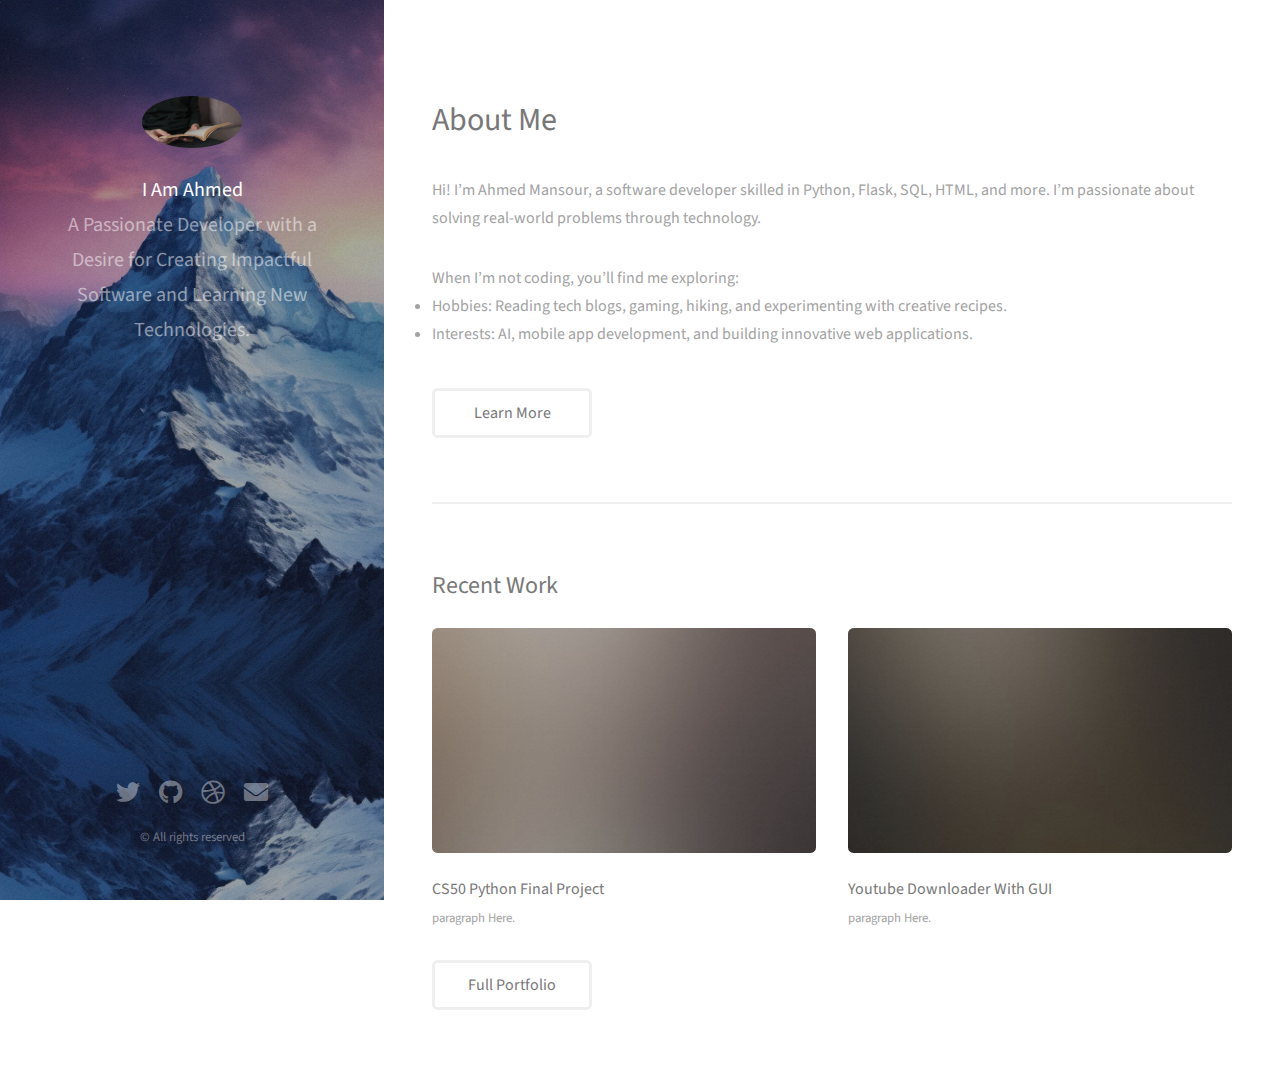
==== index.html @ a80e79b1 "Add files via upload" ====
<!DOCTYPE html>

<html lang="en">
    <head>
        <meta charset="utf-8" />
        <meta name="viewport" content="width=device-width, initial-scale=1, user-scalable=no" />
        <link rel="stylesheet" href="assets/css/main.css" />
        <title>Ahmed Mansour Portfolio </title>
    </head>
    <body class="is-preload">

        <!-- Header -->
            <header id="header" style="text-align: center">
                <div class="inner">
                    <a href="#" class="image avatar" ><img src="images/pn.png" alt="" /></a>
                    <h1 class="align-center"><strong>I Am Ahmed</strong></h1>
                    <h1 class="align-center">A Passionate Developer <br />
                        with a Desire for Creating Impactful Software and Learning New Technologies.<br /></h1>
                </div>
            </header>

        <!-- Main -->
            <div id="main">

                <!-- One -->
                    <section id="one">
                        <header class="major">
                            <h2>About Me</h2>
                        </header>
                        <p>Hi! I’m Ahmed Mansour, a software developer skilled in Python, Flask, SQL, HTML, and more. I’m passionate about solving real-world problems through technology.</p>
                        <div class="alt" style="padding-bottom: 40px;">
                            When I’m not coding, you’ll find me exploring:
                            <li>Hobbies: Reading tech blogs, gaming, hiking, and experimenting with creative recipes.</li>
                            <li>Interests: AI, mobile app development, and building innovative web applications.</li>
                        </div>
                        <ul class="actions">
                            <li><a href="https://linkedin.com/in/ahmed-mansour-900624171" class="button">Learn More</a></li>
                        </ul>
                    </section>

				<!-- Two -->
					<section id="two">
						<h2>Recent Work</h2>
						<div class="row">
							<article class="col-6 col-12-xsmall work-item">
								<a href="images/fulls/01.jpg" class="image fit thumb"><img src="images/thumbs/01.jpg" alt="" /></a>
								<h3>CS50 Python Final Project</h3>
								<p>paragraph Here.</p>
							</article>
							<article class="col-6 col-12-xsmall work-item">
								<a href="images/fulls/02.jpg" class="image fit thumb"><img src="images/thumbs/02.jpg" alt="" /></a>
								<h3>Youtube Downloader With GUI</h3>
								<p>paragraph Here.</p>
							</article>
							<!-- <article class="col-6 col-12-xsmall work-item">
								<a href="images/fulls/03.jpg" class="image fit thumb"><img src="images/thumbs/03.jpg" alt="" /></a>
								<h3>Tortor metus commodo</h3>
								<p>Lorem ipsum dolor sit amet nisl sed nullam feugiat.</p>
							</article>
							<article class="col-6 col-12-xsmall work-item">
								<a href="images/fulls/04.jpg" class="image fit thumb"><img src="images/thumbs/04.jpg" alt="" /></a>
								<h3>Quam neque phasellus</h3>
								<p>Lorem ipsum dolor sit amet nisl sed nullam feugiat.</p>
							</article>
							<article class="col-6 col-12-xsmall work-item">
								<a href="images/fulls/05.jpg" class="image fit thumb"><img src="images/thumbs/05.jpg" alt="" /></a>
								<h3>Nunc enim commodo aliquet</h3>
								<p>Lorem ipsum dolor sit amet nisl sed nullam feugiat.</p>
							</article>
							<article class="col-6 col-12-xsmall work-item">
								<a href="images/fulls/06.jpg" class="image fit thumb"><img src="images/thumbs/06.jpg" alt="" /></a>
								<h3>Risus ornare lacinia</h3>
								<p>Lorem ipsum dolor sit amet nisl sed nullam feugiat.</p>
							</article> -->
						</div>
						<ul class="actions">
							<li><a href="#" class="button">Full Portfolio</a></li>
						</ul>
					</section>

				<!-- Three -->
					<!-- <section id="three">
						<h2>Get In Touch</h2>
						<p>Accumsan pellentesque commodo blandit enim arcu non at amet id arcu magna. Accumsan orci faucibus id eu lorem semper nunc nisi lorem vulputate lorem neque lorem ipsum dolor.</p>
						<div class="row">
							<div class="col-8 col-12-small">
								<form method="post" action="#">
									<div class="row gtr-uniform gtr-50">
										<div class="col-6 col-12-xsmall"><input type="text" name="name" id="name" placeholder="Name" /></div>
										<div class="col-6 col-12-xsmall"><input type="email" name="email" id="email" placeholder="Email" /></div>
										<div class="col-12"><textarea name="message" id="message" placeholder="Message" rows="4"></textarea></div>
									</div>
								</form>
								<ul class="actions">
									<li><input type="submit" value="Send Message" /></li>
								</ul>
							</div>
							<div class="col-4 col-12-small">
								<ul class="labeled-icons">
									<li>
										<h3 class="icon solid fa-home"><span class="label">Address</span></h3>
										1234 Somewhere Rd.<br />
										Nashville, TN 00000<br />
										United States
									</li>
									<li>
										<h3 class="icon solid fa-mobile-alt"><span class="label">Phone</span></h3>
										000-000-0000
									</li>
									<li>
										<h3 class="icon solid fa-envelope"><span class="label">Email</span></h3>
										<a href="#">hello@untitled.tld</a>
									</li>
								</ul>
							</div>
						</div>
					</section> -->

				<!-- Four -->
				<!--
					<section id="four">
						<h2>Elements</h2>

						<section>
							<h4>Text</h4>
							<p>This is <b>bold</b> and this is <strong>strong</strong>. This is <i>italic</i> and this is <em>emphasized</em>.
							This is <sup>superscript</sup> text and this is <sub>subscript</sub> text.
							This is <u>underlined</u> and this is code: <code>for (;;) { ... }</code>. Finally, <a href="#">this is a link</a>.</p>
							<hr />
							<header>
								<h4>Heading with a Subtitle</h4>
								<p>Lorem ipsum dolor sit amet nullam id egestas urna aliquam</p>
							</header>
							<p>Nunc lacinia ante nunc ac lobortis. Interdum adipiscing gravida odio porttitor sem non mi integer non faucibus ornare mi ut ante amet placerat aliquet. Volutpat eu sed ante lacinia sapien lorem accumsan varius montes viverra nibh in adipiscing blandit tempus accumsan.</p>
							<header>
								<h5>Heading with a Subtitle</h5>
								<p>Lorem ipsum dolor sit amet nullam id egestas urna aliquam</p>
							</header>
							<p>Nunc lacinia ante nunc ac lobortis. Interdum adipiscing gravida odio porttitor sem non mi integer non faucibus ornare mi ut ante amet placerat aliquet. Volutpat eu sed ante lacinia sapien lorem accumsan varius montes viverra nibh in adipiscing blandit tempus accumsan.</p>
							<hr />
							<h2>Heading Level 2</h2>
							<h3>Heading Level 3</h3>
							<h4>Heading Level 4</h4>
							<h5>Heading Level 5</h5>
							<h6>Heading Level 6</h6>
							<hr />
							<h5>Blockquote</h5>
							<blockquote>Fringilla nisl. Donec accumsan interdum nisi, quis tincidunt felis sagittis eget tempus euismod. Vestibulum ante ipsum primis in faucibus vestibulum. Blandit adipiscing eu felis iaculis volutpat ac adipiscing accumsan faucibus. Vestibulum ante ipsum primis in faucibus lorem ipsum dolor sit amet nullam adipiscing eu felis.</blockquote>
							<h5>Preformatted</h5>
							<pre><code>i = 0;

while (!deck.isInOrder()) {
print 'Iteration ' + i;
deck.shuffle();
i++;
}

print 'It took ' + i + ' iterations to sort the deck.';</code></pre>
						</section>

						<section>
							<h4>Lists</h4>
							<div class="row">
								<div class="col-6 col-12-xsmall">
									<h5>Unordered</h5>
									<ul>
										<li>Dolor pulvinar etiam magna etiam.</li>
										<li>Sagittis adipiscing lorem eleifend.</li>
										<li>Felis enim feugiat dolore viverra.</li>
									</ul>
									<h5>Alternate</h5>
									<ul class="alt">
										<li>Dolor pulvinar etiam magna etiam.</li>
										<li>Sagittis adipiscing lorem eleifend.</li>
										<li>Felis enim feugiat dolore viverra.</li>
									</ul>
								</div>
								<div class="col-6 col-12-xsmall">
									<h5>Ordered</h5>
									<ol>
										<li>Dolor pulvinar etiam magna etiam.</li>
										<li>Etiam vel felis at lorem sed viverra.</li>
										<li>Felis enim feugiat dolore viverra.</li>
										<li>Dolor pulvinar etiam magna etiam.</li>
										<li>Etiam vel felis at lorem sed viverra.</li>
										<li>Felis enim feugiat dolore viverra.</li>
									</ol>
									<h5>Icons</h5>
									<ul class="icons">
										<li><a href="#" class="icon brands fa-twitter"><span class="label">Twitter</span></a></li>
										<li><a href="#" class="icon brands fa-facebook-f"><span class="label">Facebook</span></a></li>
										<li><a href="#" class="icon brands fa-instagram"><span class="label">Instagram</span></a></li>
										<li><a href="#" class="icon brands fa-github"><span class="label">Github</span></a></li>
										<li><a href="#" class="icon brands fa-dribbble"><span class="label">Dribbble</span></a></li>
										<li><a href="#" class="icon brands fa-tumblr"><span class="label">Tumblr</span></a></li>
									</ul>
								</div>
							</div>
							<h5>Actions</h5>
							<ul class="actions">
								<li><a href="#" class="button primary">Default</a></li>
								<li><a href="#" class="button">Default</a></li>
							</ul>
							<ul class="actions small">
								<li><a href="#" class="button primary small">Small</a></li>
								<li><a href="#" class="button small">Small</a></li>
							</ul>
							<div class="row">
								<div class="col-6 col-12-small">
									<ul class="actions stacked">
										<li><a href="#" class="button primary">Default</a></li>
										<li><a href="#" class="button">Default</a></li>
									</ul>
								</div>
								<div class="col-6 col-12-small">
									<ul class="actions stacked">
										<li><a href="#" class="button primary small">Small</a></li>
										<li><a href="#" class="button small">Small</a></li>
									</ul>
								</div>
								<div class="col-6 col-12-small">
									<ul class="actions stacked">
										<li><a href="#" class="button primary fit">Default</a></li>
										<li><a href="#" class="button fit">Default</a></li>
									</ul>
								</div>
								<div class="col-6 col-12-small">
									<ul class="actions stacked">
										<li><a href="#" class="button primary small fit">Small</a></li>
										<li><a href="#" class="button small fit">Small</a></li>
									</ul>
								</div>
							</div>
						</section>

						<section>
							<h4>Table</h4>
							<h5>Default</h5>
							<div class="table-wrapper">
								<table>
									<thead>
										<tr>
											<th>Name</th>
											<th>Description</th>
											<th>Price</th>
										</tr>
									</thead>
									<tbody>
										<tr>
											<td>Item One</td>
											<td>Ante turpis integer aliquet porttitor.</td>
											<td>29.99</td>
										</tr>
										<tr>
											<td>Item Two</td>
											<td>Vis ac commodo adipiscing arcu aliquet.</td>
											<td>19.99</td>
										</tr>
										<tr>
											<td>Item Three</td>
											<td> Morbi faucibus arcu accumsan lorem.</td>
											<td>29.99</td>
										</tr>
										<tr>
											<td>Item Four</td>
											<td>Vitae integer tempus condimentum.</td>
											<td>19.99</td>
										</tr>
										<tr>
											<td>Item Five</td>
											<td>Ante turpis integer aliquet porttitor.</td>
											<td>29.99</td>
										</tr>
									</tbody>
									<tfoot>
										<tr>
											<td colspan="2"></td>
											<td>100.00</td>
										</tr>
									</tfoot>
								</table>
							</div>

							<h5>Alternate</h5>
							<div class="table-wrapper">
								<table class="alt">
									<thead>
										<tr>
											<th>Name</th>
											<th>Description</th>
											<th>Price</th>
										</tr>
									</thead>
									<tbody>
										<tr>
											<td>Item One</td>
											<td>Ante turpis integer aliquet porttitor.</td>
											<td>29.99</td>
										</tr>
										<tr>
											<td>Item Two</td>
											<td>Vis ac commodo adipiscing arcu aliquet.</td>
											<td>19.99</td>
										</tr>
										<tr>
											<td>Item Three</td>
											<td> Morbi faucibus arcu accumsan lorem.</td>
											<td>29.99</td>
										</tr>
										<tr>
											<td>Item Four</td>
											<td>Vitae integer tempus condimentum.</td>
											<td>19.99</td>
										</tr>
										<tr>
											<td>Item Five</td>
											<td>Ante turpis integer aliquet porttitor.</td>
											<td>29.99</td>
										</tr>
									</tbody>
									<tfoot>
										<tr>
											<td colspan="2"></td>
											<td>100.00</td>
										</tr>
									</tfoot>
								</table>
							</div>
						</section>

						<section>
							<h4>Buttons</h4>
							<ul class="actions">
								<li><a href="#" class="button primary">Primary</a></li>
								<li><a href="#" class="button">Default</a></li>
							</ul>
							<ul class="actions">
								<li><a href="#" class="button large">Large</a></li>
								<li><a href="#" class="button">Default</a></li>
								<li><a href="#" class="button small">Small</a></li>
							</ul>
							<ul class="actions fit">
								<li><a href="#" class="button primary fit">Fit</a></li>
								<li><a href="#" class="button fit">Fit</a></li>
							</ul>
							<ul class="actions fit small">
								<li><a href="#" class="button primary fit small">Fit + Small</a></li>
								<li><a href="#" class="button fit small">Fit + Small</a></li>
							</ul>
							<ul class="actions">
								<li><a href="#" class="button primary icon solid fa-download">Icon</a></li>
								<li><a href="#" class="button icon solid fa-download">Icon</a></li>
							</ul>
							<ul class="actions">
								<li><span class="button primary disabled">Primary</span></li>
								<li><span class="button disabled">Default</span></li>
							</ul>
						</section>

						<section>
							<h4>Form</h4>
							<form method="post" action="#">
								<div class="row gtr-uniform gtr-50">
									<div class="col-6 col-12-xsmall">
										<input type="text" name="demo-name" id="demo-name" value="" placeholder="Name" />
									</div>
									<div class="col-6 col-12-xsmall">
										<input type="email" name="demo-email" id="demo-email" value="" placeholder="Email" />
									</div>
									<div class="col-12">
										<select name="demo-category" id="demo-category">
											<option value="">- Category -</option>
											<option value="1">Manufacturing</option>
											<option value="1">Shipping</option>
											<option value="1">Administration</option>
											<option value="1">Human Resources</option>
										</select>
									</div>
									<div class="col-4 col-12-small">
										<input type="radio" id="demo-priority-low" name="demo-priority" checked>
										<label for="demo-priority-low">Low Priority</label>
									</div>
									<div class="col-4 col-12-small">
										<input type="radio" id="demo-priority-normal" name="demo-priority">
										<label for="demo-priority-normal">Normal Priority</label>
									</div>
									<div class="col-4 col-12-small">
										<input type="radio" id="demo-priority-high" name="demo-priority">
										<label for="demo-priority-high">High Priority</label>
									</div>
									<div class="col-6 col-12-small">
										<input type="checkbox" id="demo-copy" name="demo-copy">
										<label for="demo-copy">Email me a copy of this message</label>
									</div>
									<div class="col-6 col-12-small">
										<input type="checkbox" id="demo-human" name="demo-human" checked>
										<label for="demo-human">I am a human and not a robot</label>
									</div>
									<div class="col-12">
										<textarea name="demo-message" id="demo-message" placeholder="Enter your message" rows="6"></textarea>
									</div>
									<div class="col-12">
										<ul class="actions">
											<li><input type="submit" value="Send Message" class="primary" /></li>
											<li><input type="reset" value="Reset" /></li>
										</ul>
									</div>
								</div>
							</form>
						</section>

						<section>
							<h4>Image</h4>
							<h5>Fit</h5>
							<div class="box alt">
								<div class="row gtr-50 gtr-uniform">
									<div class="col-12"><span class="image fit"><img src="images/fulls/05.jpg" alt="" /></span></div>
									<div class="col-4"><span class="image fit"><img src="images/thumbs/01.jpg" alt="" /></span></div>
									<div class="col-4"><span class="image fit"><img src="images/thumbs/02.jpg" alt="" /></span></div>
									<div class="col-4"><span class="image fit"><img src="images/thumbs/03.jpg" alt="" /></span></div>
									<div class="col-4"><span class="image fit"><img src="images/thumbs/04.jpg" alt="" /></span></div>
									<div class="col-4"><span class="image fit"><img src="images/thumbs/05.jpg" alt="" /></span></div>
									<div class="col-4"><span class="image fit"><img src="images/thumbs/06.jpg" alt="" /></span></div>
									<div class="col-4"><span class="image fit"><img src="images/thumbs/03.jpg" alt="" /></span></div>
									<div class="col-4"><span class="image fit"><img src="images/thumbs/02.jpg" alt="" /></span></div>
									<div class="col-4"><span class="image fit"><img src="images/thumbs/01.jpg" alt="" /></span></div>
								</div>
							</div>
							<h5>Left &amp; Right</h5>
							<p><span class="image left"><img src="images/avatar.jpg" alt="" /></span>Fringilla nisl. Donec accumsan interdum nisi, quis tincidunt felis sagittis eget. tempus euismod. Vestibulum ante ipsum primis in faucibus vestibulum. Blandit adipiscing eu felis iaculis volutpat ac adipiscing accumsan eu faucibus. Integer ac pellentesque praesent tincidunt felis sagittis eget. tempus euismod. Vestibulum ante ipsum primis in faucibus vestibulum. Blandit adipiscing eu felis iaculis volutpat ac adipiscing accumsan eu faucibus. Integer ac pellentesque praesent. Donec accumsan interdum nisi, quis tincidunt felis sagittis eget. tempus euismod. Vestibulum ante ipsum primis in faucibus vestibulum. Blandit adipiscing eu felis iaculis volutpat ac adipiscing accumsan eu faucibus. Integer ac pellentesque praesent tincidunt felis sagittis eget. tempus euismod. Vestibulum ante ipsum primis in faucibus vestibulum. Blandit adipiscing eu felis iaculis volutpat ac adipiscing accumsan eu faucibus. Integer ac pellentesque praesent.</p>
							<p><span class="image right"><img src="images/avatar.jpg" alt="" /></span>Fringilla nisl. Donec accumsan interdum nisi, quis tincidunt felis sagittis eget. tempus euismod. Vestibulum ante ipsum primis in faucibus vestibulum. Blandit adipiscing eu felis iaculis volutpat ac adipiscing accumsan eu faucibus. Integer ac pellentesque praesent tincidunt felis sagittis eget. tempus euismod. Vestibulum ante ipsum primis in faucibus vestibulum. Blandit adipiscing eu felis iaculis volutpat ac adipiscing accumsan eu faucibus. Integer ac pellentesque praesent. Donec accumsan interdum nisi, quis tincidunt felis sagittis eget. tempus euismod. Vestibulum ante ipsum primis in faucibus vestibulum. Blandit adipiscing eu felis iaculis volutpat ac adipiscing accumsan eu faucibus. Integer ac pellentesque praesent tincidunt felis sagittis eget. tempus euismod. Vestibulum ante ipsum primis in faucibus vestibulum. Blandit adipiscing eu felis iaculis volutpat ac adipiscing accumsan eu faucibus. Integer ac pellentesque praesent.</p>
						</section>

					</section>
				-->

			</div>

		<!-- Footer -->
			<footer id="footer">
				<div class="inner">
					<ul class="icons">
						<li><a href="#" class="icon brands fa-twitter"><span class="label">Twitter</span></a></li>
						<li><a href="#" class="icon brands fa-github"><span class="label">Github</span></a></li>
						<li><a href="#" class="icon brands fa-dribbble"><span class="label">Dribbble</span></a></li>
						<li><a href="#" class="icon solid fa-envelope"><span class="label">Email</span></a></li>
					</ul>
					<ul class="copyright">
						<li>&copy; All rights reserved</li>
					</ul>
				</div>
			</footer>

		<!-- Scripts -->
			<script src="assets/js/jquery.min.js"></script>
			<script src="assets/js/jquery.poptrox.min.js"></script>
			<script src="assets/js/browser.min.js"></script>
			<script src="assets/js/breakpoints.min.js"></script>
			<script src="assets/js/util.js"></script>
			<script src="assets/js/main.js"></script>

	</body>
</html>
---- assets/css/main.css ----
@import url("fontawesome-all.min.css");
@import url("https://fonts.googleapis.com/css?family=Source+Sans+Pro:400,400italic");

/*
	Strata by HTML5 UP
	html5up.net | @ajlkn
	Free for personal and commercial use under the CCA 3.0 license (html5up.net/license)
*/

html, body, div, span, applet, object,
iframe, h1, h2, h3, h4, h5, h6, p, blockquote,
pre, a, abbr, acronym, address, big, cite,
code, del, dfn, em, img, ins, kbd, q, s, samp,
small, strike, strong, sub, sup, tt, var, b,
u, i, center, dl, dt, dd, ol, ul, li, fieldset,
form, label, legend, table, caption, tbody,
tfoot, thead, tr, th, td, article, aside,
canvas, details, embed, figure, figcaption,
footer, header, hgroup, menu, nav, output, ruby,
section, summary, time, mark, audio, video {
	margin: 0;
	padding: 0;
	border: 0;
	font-size: 100%;
	font: inherit;
	vertical-align: baseline;}

article, aside, details, figcaption, figure,
footer, header, hgroup, menu, nav, section {
	display: block;}

body {
	line-height: 1;
}

ol, ul {
	list-style: none;
}

blockquote, q {
	quotes: none;
}

	blockquote:before, blockquote:after, q:before, q:after {
		content: '';
		content: none;
	}

table {
	border-collapse: collapse;
	border-spacing: 0;
}

body {
	-webkit-text-size-adjust: none;
}

mark {
	background-color: transparent;
	color: inherit;
}

input::-moz-focus-inner {
	border: 0;
	padding: 0;
}

input, select, textarea {
	-moz-appearance: none;
	-webkit-appearance: none;
	-ms-appearance: none;
	appearance: none;
}

/* Basic */

	html {
		box-sizing: border-box;
	}

	*, *:before, *:after {
		box-sizing: inherit;
	}

	body {
		background: #fff;
	}

		body.is-preload *, body.is-preload *:before, body.is-preload *:after {
			-moz-animation: none !important;
			-webkit-animation: none !important;
			-ms-animation: none !important;
			animation: none !important;
			-moz-transition: none !important;
			-webkit-transition: none !important;
			-ms-transition: none !important;
			transition: none !important;
		}

	body, input, select, textarea {
		color: #a2a2a2;
		font-family: "Source Sans Pro", Helvetica, sans-serif;
		font-size: 16pt;
		font-weight: 400;
		line-height: 1.75em;
	}

	a {
		-moz-transition: color 0.2s ease-in-out, border-color 0.2s ease-in-out;
		-webkit-transition: color 0.2s ease-in-out, border-color 0.2s ease-in-out;
		-ms-transition: color 0.2s ease-in-out, border-color 0.2s ease-in-out;
		transition: color 0.2s ease-in-out, border-color 0.2s ease-in-out;
		border-bottom: dotted 1px;
		color: #49bf9d;
		text-decoration: none;
	}

		a:hover {
			border-bottom-color: transparent;
			color: #49bf9d !important;
			text-decoration: none;
		}

	strong, b {
		color: #787878;
		font-weight: 400;
	}

	em, i {
		font-style: italic;
	}

	p {
		margin: 0 0 2em 0;
	}

	h1, h2, h3, h4, h5, h6 {
		color: #787878;
		font-weight: 400;
		line-height: 1em;
		margin: 0 0 1em 0;
	}

		h1 a, h2 a, h3 a, h4 a, h5 a, h6 a {
			color: inherit;
			text-decoration: none;
		}

	h1 {
		font-size: 2em;
		line-height: 1.5em;
	}

	h2 {
		font-size: 1.5em;
		line-height: 1.5em;
	}

	h3 {
		font-size: 1.25em;
		line-height: 1.5em;
	}

	h4 {
		font-size: 1.1em;
		line-height: 1.5em;
	}

	h5 {
		font-size: 0.9em;
		line-height: 1.5em;
	}

	h6 {
		font-size: 0.7em;
		line-height: 1.5em;
	}

	sub {
		font-size: 0.8em;
		position: relative;
		top: 0.5em;
	}

	sup {
		font-size: 0.8em;
		position: relative;
		top: -0.5em;
	}

	hr {
		border: 0;
		border-bottom: solid 2px #efefef;
		margin: 2em 0;
	}

		hr.major {
			margin: 3em 0;
		}

	blockquote {
		border-left: solid 6px #efefef;
		font-style: italic;
		margin: 0 0 2em 0;
		padding: 0.5em 0 0.5em 1.5em;
	}

	code {
		background: #f7f7f7;
		border-radius: 0.35em;
		border: solid 2px #efefef;
		font-family: "Courier New", monospace;
		font-size: 0.9em;
		margin: 0 0.25em;
		padding: 0.25em 0.65em;
	}

	pre {
		-webkit-overflow-scrolling: touch;
		font-family: "Courier New", monospace;
		font-size: 0.9em;
		margin: 0 0 2em 0;
	}

		pre code {
			display: block;
			line-height: 1.75em;
			padding: 1em 1.5em;
			overflow-x: auto;
		}

	.align-left {
		text-align: left;
	}

	.align-center {
		text-align: center;
	}

	.align-right {
		text-align: right;
	}

/* Container */

	.container {
		margin: 0 auto;
		max-width: calc(100% - 4em);
		width: 100%;
	}

		.container.xsmall {
			width: 25%;
		}

		.container.small {
			width: 50%;
		}

		.container.medium {
			width: 75%;
		}

		.container.large {
			width: 125%;
		}

		.container.xlarge {
			width: 150%;
		}

		.container.max {
			width: 100%;
		}

		@media screen and (max-width: 980px) {

			.container {
				width: 100% !important;
				max-width: 100% !important;
			}

		}

		@media screen and (max-width: 480px) {

			.container {
				max-width: calc(100% - 3em);
			}

		}

/* Row */

	.row {
		display: flex;
		flex-wrap: wrap;
		box-sizing: border-box;
		align-items: stretch;
	}

		.row > * {
			box-sizing: border-box;
		}

		.row.gtr-uniform > * > :last-child {
			margin-bottom: 0;
		}

		.row.aln-left {
			justify-content: flex-start;
		}

		.row.aln-center {
			justify-content: center;
		}

		.row.aln-right {
			justify-content: flex-end;
		}

		.row.aln-top {
			align-items: flex-start;
		}

		.row.aln-middle {
			align-items: center;
		}

		.row.aln-bottom {
			align-items: flex-end;
		}

		.row > .imp {
			order: -1;
		}

		.row > .col-1 {
			width: 8.33333%;
		}

		.row > .off-1 {
			margin-left: 8.33333%;
		}

		.row > .col-2 {
			width: 16.66667%;
		}

		.row > .off-2 {
			margin-left: 16.66667%;
		}

		.row > .col-3 {
			width: 25%;
		}

		.row > .off-3 {
			margin-left: 25%;
		}

		.row > .col-4 {
			width: 33.33333%;
		}

		.row > .off-4 {
			margin-left: 33.33333%;
		}

		.row > .col-5 {
			width: 41.66667%;
		}

		.row > .off-5 {
			margin-left: 41.66667%;
		}

		.row > .col-6 {
			width: 50%;
		}

		.row > .off-6 {
			margin-left: 50%;
		}

		.row > .col-7 {
			width: 58.33333%;
		}

		.row > .off-7 {
			margin-left: 58.33333%;
		}

		.row > .col-8 {
			width: 66.66667%;
		}

		.row > .off-8 {
			margin-left: 66.66667%;
		}

		.row > .col-9 {
			width: 75%;
		}

		.row > .off-9 {
			margin-left: 75%;
		}

		.row > .col-10 {
			width: 83.33333%;
		}

		.row > .off-10 {
			margin-left: 83.33333%;
		}

		.row > .col-11 {
			width: 91.66667%;
		}

		.row > .off-11 {
			margin-left: 91.66667%;
		}

		.row > .col-12 {
			width: 100%;
		}

		.row > .off-12 {
			margin-left: 100%;
		}

		.row.gtr-0 {
			margin-top: 0;
			margin-left: 0em;
		}

			.row.gtr-0 > * {
				padding: 0 0 0 0em;
			}

			.row.gtr-0.gtr-uniform {
				margin-top: 0em;
			}

				.row.gtr-0.gtr-uniform > * {
					padding-top: 0em;
				}

		.row.gtr-25 {
			margin-top: 0;
			margin-left: -0.625em;
		}

			.row.gtr-25 > * {
				padding: 0 0 0 0.625em;
			}

			.row.gtr-25.gtr-uniform {
				margin-top: -0.625em;
			}

				.row.gtr-25.gtr-uniform > * {
					padding-top: 0.625em;
				}

		.row.gtr-50 {
			margin-top: 0;
			margin-left: -1.25em;
		}

			.row.gtr-50 > * {
				padding: 0 0 0 1.25em;
			}

			.row.gtr-50.gtr-uniform {
				margin-top: -1.25em;
			}

				.row.gtr-50.gtr-uniform > * {
					padding-top: 1.25em;
				}

		.row {
			margin-top: 0;
			margin-left: -2.5em;
		}

			.row > * {
				padding: 0 0 0 2.5em;
			}

			.row.gtr-uniform {
				margin-top: -2.5em;
			}

				.row.gtr-uniform > * {
					padding-top: 2.5em;
				}

		.row.gtr-150 {
			margin-top: 0;
			margin-left: -3.75em;
		}

			.row.gtr-150 > * {
				padding: 0 0 0 3.75em;
			}

			.row.gtr-150.gtr-uniform {
				margin-top: -3.75em;
			}

				.row.gtr-150.gtr-uniform > * {
					padding-top: 3.75em;
				}

		.row.gtr-200 {
			margin-top: 0;
			margin-left: -5em;
		}

			.row.gtr-200 > * {
				padding: 0 0 0 5em;
			}

			.row.gtr-200.gtr-uniform {
				margin-top: -5em;
			}

				.row.gtr-200.gtr-uniform > * {
					padding-top: 5em;
				}

		@media screen and (max-width: 1800px) {

			.row {
				display: flex;
				flex-wrap: wrap;
				box-sizing: border-box;
				align-items: stretch;
			}

				.row > * {
					box-sizing: border-box;
				}

				.row.gtr-uniform > * > :last-child {
					margin-bottom: 0;
				}

				.row.aln-left {
					justify-content: flex-start;
				}

				.row.aln-center {
					justify-content: center;
				}

				.row.aln-right {
					justify-content: flex-end;
				}

				.row.aln-top {
					align-items: flex-start;
				}

				.row.aln-middle {
					align-items: center;
				}

				.row.aln-bottom {
					align-items: flex-end;
				}

				.row > .imp-xlarge {
					order: -1;
				}

				.row > .col-1-xlarge {
					width: 8.33333%;
				}

				.row > .off-1-xlarge {
					margin-left: 8.33333%;
				}

				.row > .col-2-xlarge {
					width: 16.66667%;
				}

				.row > .off-2-xlarge {
					margin-left: 16.66667%;
				}

				.row > .col-3-xlarge {
					width: 25%;
				}

				.row > .off-3-xlarge {
					margin-left: 25%;
				}

				.row > .col-4-xlarge {
					width: 33.33333%;
				}

				.row > .off-4-xlarge {
					margin-left: 33.33333%;
				}

				.row > .col-5-xlarge {
					width: 41.66667%;
				}

				.row > .off-5-xlarge {
					margin-left: 41.66667%;
				}

				.row > .col-6-xlarge {
					width: 50%;
				}

				.row > .off-6-xlarge {
					margin-left: 50%;
				}

				.row > .col-7-xlarge {
					width: 58.33333%;
				}

				.row > .off-7-xlarge {
					margin-left: 58.33333%;
				}

				.row > .col-8-xlarge {
					width: 66.66667%;
				}

				.row > .off-8-xlarge {
					margin-left: 66.66667%;
				}

				.row > .col-9-xlarge {
					width: 75%;
				}

				.row > .off-9-xlarge {
					margin-left: 75%;
				}

				.row > .col-10-xlarge {
					width: 83.33333%;
				}

				.row > .off-10-xlarge {
					margin-left: 83.33333%;
				}

				.row > .col-11-xlarge {
					width: 91.66667%;
				}

				.row > .off-11-xlarge {
					margin-left: 91.66667%;
				}

				.row > .col-12-xlarge {
					width: 100%;
				}

				.row > .off-12-xlarge {
					margin-left: 100%;
				}

				.row.gtr-0 {
					margin-top: 0;
					margin-left: 0em;
				}

					.row.gtr-0 > * {
						padding: 0 0 0 0em;
					}

					.row.gtr-0.gtr-uniform {
						margin-top: 0em;
					}

						.row.gtr-0.gtr-uniform > * {
							padding-top: 0em;
						}

				.row.gtr-25 {
					margin-top: 0;
					margin-left: -0.625em;
				}

					.row.gtr-25 > * {
						padding: 0 0 0 0.625em;
					}

					.row.gtr-25.gtr-uniform {
						margin-top: -0.625em;
					}

						.row.gtr-25.gtr-uniform > * {
							padding-top: 0.625em;
						}

				.row.gtr-50 {
					margin-top: 0;
					margin-left: -1.25em;
				}

					.row.gtr-50 > * {
						padding: 0 0 0 1.25em;
					}

					.row.gtr-50.gtr-uniform {
						margin-top: -1.25em;
					}

						.row.gtr-50.gtr-uniform > * {
							padding-top: 1.25em;
						}

				.row {
					margin-top: 0;
					margin-left: -2.5em;
				}

					.row > * {
						padding: 0 0 0 2.5em;
					}

					.row.gtr-uniform {
						margin-top: -2.5em;
					}

						.row.gtr-uniform > * {
							padding-top: 2.5em;
						}

				.row.gtr-150 {
					margin-top: 0;
					margin-left: -3.75em;
				}

					.row.gtr-150 > * {
						padding: 0 0 0 3.75em;
					}

					.row.gtr-150.gtr-uniform {
						margin-top: -3.75em;
					}

						.row.gtr-150.gtr-uniform > * {
							padding-top: 3.75em;
						}

				.row.gtr-200 {
					margin-top: 0;
					margin-left: -5em;
				}

					.row.gtr-200 > * {
						padding: 0 0 0 5em;
					}

					.row.gtr-200.gtr-uniform {
						margin-top: -5em;
					}

						.row.gtr-200.gtr-uniform > * {
							padding-top: 5em;
						}

		}

		@media screen and (max-width: 1280px) {

			.row {
				display: flex;
				flex-wrap: wrap;
				box-sizing: border-box;
				align-items: stretch;
			}

				.row > * {
					box-sizing: border-box;
				}

				.row.gtr-uniform > * > :last-child {
					margin-bottom: 0;
				}

				.row.aln-left {
					justify-content: flex-start;
				}

				.row.aln-center {
					justify-content: center;
				}

				.row.aln-right {
					justify-content: flex-end;
				}

				.row.aln-top {
					align-items: flex-start;
				}

				.row.aln-middle {
					align-items: center;
				}

				.row.aln-bottom {
					align-items: flex-end;
				}

				.row > .imp-large {
					order: -1;
				}

				.row > .col-1-large {
					width: 8.33333%;
				}

				.row > .off-1-large {
					margin-left: 8.33333%;
				}

				.row > .col-2-large {
					width: 16.66667%;
				}

				.row > .off-2-large {
					margin-left: 16.66667%;
				}

				.row > .col-3-large {
					width: 25%;
				}

				.row > .off-3-large {
					margin-left: 25%;
				}

				.row > .col-4-large {
					width: 33.33333%;
				}

				.row > .off-4-large {
					margin-left: 33.33333%;
				}

				.row > .col-5-large {
					width: 41.66667%;
				}

				.row > .off-5-large {
					margin-left: 41.66667%;
				}

				.row > .col-6-large {
					width: 50%;
				}

				.row > .off-6-large {
					margin-left: 50%;
				}

				.row > .col-7-large {
					width: 58.33333%;
				}

				.row > .off-7-large {
					margin-left: 58.33333%;
				}

				.row > .col-8-large {
					width: 66.66667%;
				}

				.row > .off-8-large {
					margin-left: 66.66667%;
				}

				.row > .col-9-large {
					width: 75%;
				}

				.row > .off-9-large {
					margin-left: 75%;
				}

				.row > .col-10-large {
					width: 83.33333%;
				}

				.row > .off-10-large {
					margin-left: 83.33333%;
				}

				.row > .col-11-large {
					width: 91.66667%;
				}

				.row > .off-11-large {
					margin-left: 91.66667%;
				}

				.row > .col-12-large {
					width: 100%;
				}

				.row > .off-12-large {
					margin-left: 100%;
				}

				.row.gtr-0 {
					margin-top: 0;
					margin-left: 0em;
				}

					.row.gtr-0 > * {
						padding: 0 0 0 0em;
					}

					.row.gtr-0.gtr-uniform {
						margin-top: 0em;
					}

						.row.gtr-0.gtr-uniform > * {
							padding-top: 0em;
						}

				.row.gtr-25 {
					margin-top: 0;
					margin-left: -0.5em;
				}

					.row.gtr-25 > * {
						padding: 0 0 0 0.5em;
					}

					.row.gtr-25.gtr-uniform {
						margin-top: -0.5em;
					}

						.row.gtr-25.gtr-uniform > * {
							padding-top: 0.5em;
						}

				.row.gtr-50 {
					margin-top: 0;
					margin-left: -1em;
				}

					.row.gtr-50 > * {
						padding: 0 0 0 1em;
					}

					.row.gtr-50.gtr-uniform {
						margin-top: -1em;
					}

						.row.gtr-50.gtr-uniform > * {
							padding-top: 1em;
						}

				.row {
					margin-top: 0;
					margin-left: -2em;
				}

					.row > * {
						padding: 0 0 0 2em;
					}

					.row.gtr-uniform {
						margin-top: -2em;
					}

						.row.gtr-uniform > * {
							padding-top: 2em;
						}

				.row.gtr-150 {
					margin-top: 0;
					margin-left: -3em;
				}

					.row.gtr-150 > * {
						padding: 0 0 0 3em;
					}

					.row.gtr-150.gtr-uniform {
						margin-top: -3em;
					}

						.row.gtr-150.gtr-uniform > * {
							padding-top: 3em;
						}

				.row.gtr-200 {
					margin-top: 0;
					margin-left: -4em;
				}

					.row.gtr-200 > * {
						padding: 0 0 0 4em;
					}

					.row.gtr-200.gtr-uniform {
						margin-top: -4em;
					}

						.row.gtr-200.gtr-uniform > * {
							padding-top: 4em;
						}

		}

		@media screen and (max-width: 980px) {

			.row {
				display: flex;
				flex-wrap: wrap;
				box-sizing: border-box;
				align-items: stretch;
			}

				.row > * {
					box-sizing: border-box;
				}

				.row.gtr-uniform > * > :last-child {
					margin-bottom: 0;
				}

				.row.aln-left {
					justify-content: flex-start;
				}

				.row.aln-center {
					justify-content: center;
				}

				.row.aln-right {
					justify-content: flex-end;
				}

				.row.aln-top {
					align-items: flex-start;
				}

				.row.aln-middle {
					align-items: center;
				}

				.row.aln-bottom {
					align-items: flex-end;
				}

				.row > .imp-medium {
					order: -1;
				}

				.row > .col-1-medium {
					width: 8.33333%;
				}

				.row > .off-1-medium {
					margin-left: 8.33333%;
				}

				.row > .col-2-medium {
					width: 16.66667%;
				}

				.row > .off-2-medium {
					margin-left: 16.66667%;
				}

				.row > .col-3-medium {
					width: 25%;
				}

				.row > .off-3-medium {
					margin-left: 25%;
				}

				.row > .col-4-medium {
					width: 33.33333%;
				}

				.row > .off-4-medium {
					margin-left: 33.33333%;
				}

				.row > .col-5-medium {
					width: 41.66667%;
				}

				.row > .off-5-medium {
					margin-left: 41.66667%;
				}

				.row > .col-6-medium {
					width: 50%;
				}

				.row > .off-6-medium {
					margin-left: 50%;
				}

				.row > .col-7-medium {
					width: 58.33333%;
				}

				.row > .off-7-medium {
					margin-left: 58.33333%;
				}

				.row > .col-8-medium {
					width: 66.66667%;
				}

				.row > .off-8-medium {
					margin-left: 66.66667%;
				}

				.row > .col-9-medium {
					width: 75%;
				}

				.row > .off-9-medium {
					margin-left: 75%;
				}

				.row > .col-10-medium {
					width: 83.33333%;
				}

				.row > .off-10-medium {
					margin-left: 83.33333%;
				}

				.row > .col-11-medium {
					width: 91.66667%;
				}

				.row > .off-11-medium {
					margin-left: 91.66667%;
				}

				.row > .col-12-medium {
					width: 100%;
				}

				.row > .off-12-medium {
					margin-left: 100%;
				}

				.row.gtr-0 {
					margin-top: 0;
					margin-left: 0em;
				}

					.row.gtr-0 > * {
						padding: 0 0 0 0em;
					}

					.row.gtr-0.gtr-uniform {
						margin-top: 0em;
					}

						.row.gtr-0.gtr-uniform > * {
							padding-top: 0em;
						}

				.row.gtr-25 {
					margin-top: 0;
					margin-left: -0.5em;
				}

					.row.gtr-25 > * {
						padding: 0 0 0 0.5em;
					}

					.row.gtr-25.gtr-uniform {
						margin-top: -0.5em;
					}

						.row.gtr-25.gtr-uniform > * {
							padding-top: 0.5em;
						}

				.row.gtr-50 {
					margin-top: 0;
					margin-left: -1em;
				}

					.row.gtr-50 > * {
						padding: 0 0 0 1em;
					}

					.row.gtr-50.gtr-uniform {
						margin-top: -1em;
					}

						.row.gtr-50.gtr-uniform > * {
							padding-top: 1em;
						}

				.row {
					margin-top: 0;
					margin-left: -2em;
				}

					.row > * {
						padding: 0 0 0 2em;
					}

					.row.gtr-uniform {
						margin-top: -2em;
					}

						.row.gtr-uniform > * {
							padding-top: 2em;
						}

				.row.gtr-150 {
					margin-top: 0;
					margin-left: -3em;
				}

					.row.gtr-150 > * {
						padding: 0 0 0 3em;
					}

					.row.gtr-150.gtr-uniform {
						margin-top: -3em;
					}

						.row.gtr-150.gtr-uniform > * {
							padding-top: 3em;
						}

				.row.gtr-200 {
					margin-top: 0;
					margin-left: -4em;
				}

					.row.gtr-200 > * {
						padding: 0 0 0 4em;
					}

					.row.gtr-200.gtr-uniform {
						margin-top: -4em;
					}

						.row.gtr-200.gtr-uniform > * {
							padding-top: 4em;
						}

		}

		@media screen and (max-width: 736px) {

			.row {
				display: flex;
				flex-wrap: wrap;
				box-sizing: border-box;
				align-items: stretch;
			}

				.row > * {
					box-sizing: border-box;
				}

				.row.gtr-uniform > * > :last-child {
					margin-bottom: 0;
				}

				.row.aln-left {
					justify-content: flex-start;
				}

				.row.aln-center {
					justify-content: center;
				}

				.row.aln-right {
					justify-content: flex-end;
				}

				.row.aln-top {
					align-items: flex-start;
				}

				.row.aln-middle {
					align-items: center;
				}

				.row.aln-bottom {
					align-items: flex-end;
				}

				.row > .imp-small {
					order: -1;
				}

				.row > .col-1-small {
					width: 8.33333%;
				}

				.row > .off-1-small {
					margin-left: 8.33333%;
				}

				.row > .col-2-small {
					width: 16.66667%;
				}

				.row > .off-2-small {
					margin-left: 16.66667%;
				}

				.row > .col-3-small {
					width: 25%;
				}

				.row > .off-3-small {
					margin-left: 25%;
				}

				.row > .col-4-small {
					width: 33.33333%;
				}

				.row > .off-4-small {
					margin-left: 33.33333%;
				}

				.row > .col-5-small {
					width: 41.66667%;
				}

				.row > .off-5-small {
					margin-left: 41.66667%;
				}

				.row > .col-6-small {
					width: 50%;
				}

				.row > .off-6-small {
					margin-left: 50%;
				}

				.row > .col-7-small {
					width: 58.33333%;
				}

				.row > .off-7-small {
					margin-left: 58.33333%;
				}

				.row > .col-8-small {
					width: 66.66667%;
				}

				.row > .off-8-small {
					margin-left: 66.66667%;
				}

				.row > .col-9-small {
					width: 75%;
				}

				.row > .off-9-small {
					margin-left: 75%;
				}

				.row > .col-10-small {
					width: 83.33333%;
				}

				.row > .off-10-small {
					margin-left: 83.33333%;
				}

				.row > .col-11-small {
					width: 91.66667%;
				}

				.row > .off-11-small {
					margin-left: 91.66667%;
				}

				.row > .col-12-small {
					width: 100%;
				}

				.row > .off-12-small {
					margin-left: 100%;
				}

				.row.gtr-0 {
					margin-top: 0;
					margin-left: 0em;
				}

					.row.gtr-0 > * {
						padding: 0 0 0 0em;
					}

					.row.gtr-0.gtr-uniform {
						margin-top: 0em;
					}

						.row.gtr-0.gtr-uniform > * {
							padding-top: 0em;
						}

				.row.gtr-25 {
					margin-top: 0;
					margin-left: -0.375em;
				}

					.row.gtr-25 > * {
						padding: 0 0 0 0.375em;
					}

					.row.gtr-25.gtr-uniform {
						margin-top: -0.375em;
					}

						.row.gtr-25.gtr-uniform > * {
							padding-top: 0.375em;
						}

				.row.gtr-50 {
					margin-top: 0;
					margin-left: -0.75em;
				}

					.row.gtr-50 > * {
						padding: 0 0 0 0.75em;
					}

					.row.gtr-50.gtr-uniform {
						margin-top: -0.75em;
					}

						.row.gtr-50.gtr-uniform > * {
							padding-top: 0.75em;
						}

				.row {
					margin-top: 0;
					margin-left: -1.5em;
				}

					.row > * {
						padding: 0 0 0 1.5em;
					}

					.row.gtr-uniform {
						margin-top: -1.5em;
					}

						.row.gtr-uniform > * {
							padding-top: 1.5em;
						}

				.row.gtr-150 {
					margin-top: 0;
					margin-left: -2.25em;
				}

					.row.gtr-150 > * {
						padding: 0 0 0 2.25em;
					}

					.row.gtr-150.gtr-uniform {
						margin-top: -2.25em;
					}

						.row.gtr-150.gtr-uniform > * {
							padding-top: 2.25em;
						}

				.row.gtr-200 {
					margin-top: 0;
					margin-left: -3em;
				}

					.row.gtr-200 > * {
						padding: 0 0 0 3em;
					}

					.row.gtr-200.gtr-uniform {
						margin-top: -3em;
					}

						.row.gtr-200.gtr-uniform > * {
							padding-top: 3em;
						}

		}

		@media screen and (max-width: 480px) {

			.row {
				display: flex;
				flex-wrap: wrap;
				box-sizing: border-box;
				align-items: stretch;
			}

				.row > * {
					box-sizing: border-box;
				}

				.row.gtr-uniform > * > :last-child {
					margin-bottom: 0;
				}

				.row.aln-left {
					justify-content: flex-start;
				}

				.row.aln-center {
					justify-content: center;
				}

				.row.aln-right {
					justify-content: flex-end;
				}

				.row.aln-top {
					align-items: flex-start;
				}

				.row.aln-middle {
					align-items: center;
				}

				.row.aln-bottom {
					align-items: flex-end;
				}

				.row > .imp-xsmall {
					order: -1;
				}

				.row > .col-1-xsmall {
					width: 8.33333%;
				}

				.row > .off-1-xsmall {
					margin-left: 8.33333%;
				}

				.row > .col-2-xsmall {
					width: 16.66667%;
				}

				.row > .off-2-xsmall {
					margin-left: 16.66667%;
				}

				.row > .col-3-xsmall {
					width: 25%;
				}

				.row > .off-3-xsmall {
					margin-left: 25%;
				}

				.row > .col-4-xsmall {
					width: 33.33333%;
				}

				.row > .off-4-xsmall {
					margin-left: 33.33333%;
				}

				.row > .col-5-xsmall {
					width: 41.66667%;
				}

				.row > .off-5-xsmall {
					margin-left: 41.66667%;
				}

				.row > .col-6-xsmall {
					width: 50%;
				}

				.row > .off-6-xsmall {
					margin-left: 50%;
				}

				.row > .col-7-xsmall {
					width: 58.33333%;
				}

				.row > .off-7-xsmall {
					margin-left: 58.33333%;
				}

				.row > .col-8-xsmall {
					width: 66.66667%;
				}

				.row > .off-8-xsmall {
					margin-left: 66.66667%;
				}

				.row > .col-9-xsmall {
					width: 75%;
				}

				.row > .off-9-xsmall {
					margin-left: 75%;
				}

				.row > .col-10-xsmall {
					width: 83.33333%;
				}

				.row > .off-10-xsmall {
					margin-left: 83.33333%;
				}

				.row > .col-11-xsmall {
					width: 91.66667%;
				}

				.row > .off-11-xsmall {
					margin-left: 91.66667%;
				}

				.row > .col-12-xsmall {
					width: 100%;
				}

				.row > .off-12-xsmall {
					margin-left: 100%;
				}

				.row.gtr-0 {
					margin-top: 0;
					margin-left: 0em;
				}

					.row.gtr-0 > * {
						padding: 0 0 0 0em;
					}

					.row.gtr-0.gtr-uniform {
						margin-top: 0em;
					}

						.row.gtr-0.gtr-uniform > * {
							padding-top: 0em;
						}

				.row.gtr-25 {
					margin-top: 0;
					margin-left: -0.375em;
				}

					.row.gtr-25 > * {
						padding: 0 0 0 0.375em;
					}

					.row.gtr-25.gtr-uniform {
						margin-top: -0.375em;
					}

						.row.gtr-25.gtr-uniform > * {
							padding-top: 0.375em;
						}

				.row.gtr-50 {
					margin-top: 0;
					margin-left: -0.75em;
				}

					.row.gtr-50 > * {
						padding: 0 0 0 0.75em;
					}

					.row.gtr-50.gtr-uniform {
						margin-top: -0.75em;
					}

						.row.gtr-50.gtr-uniform > * {
							padding-top: 0.75em;
						}

				.row {
					margin-top: 0;
					margin-left: -1.5em;
				}

					.row > * {
						padding: 0 0 0 1.5em;
					}

					.row.gtr-uniform {
						margin-top: -1.5em;
					}

						.row.gtr-uniform > * {
							padding-top: 1.5em;
						}

				.row.gtr-150 {
					margin-top: 0;
					margin-left: -2.25em;
				}

					.row.gtr-150 > * {
						padding: 0 0 0 2.25em;
					}

					.row.gtr-150.gtr-uniform {
						margin-top: -2.25em;
					}

						.row.gtr-150.gtr-uniform > * {
							padding-top: 2.25em;
						}

				.row.gtr-200 {
					margin-top: 0;
					margin-left: -3em;
				}

					.row.gtr-200 > * {
						padding: 0 0 0 3em;
					}

					.row.gtr-200.gtr-uniform {
						margin-top: -3em;
					}

						.row.gtr-200.gtr-uniform > * {
							padding-top: 3em;
						}

		}

/* Section/Article */

	section.special, article.special {
		text-align: center;
	}

	header p {
		color: #b2b2b2;
		position: relative;
		margin: 0 0 1.5em 0;
	}

	header h2 + p {
		font-size: 1.25em;
		margin-top: -1em;
		line-height: 1.5em;
	}

	header h3 + p {
		font-size: 1.1em;
		margin-top: -0.8em;
		line-height: 1.5em;
	}

	header h4 + p,
	header h5 + p,
	header h6 + p {
		font-size: 0.9em;
		margin-top: -0.6em;
		line-height: 1.5em;
	}

	header.major h2 {
		font-size: 2em;
	}

/* Form */

	form {
		margin: 0 0 2em 0;
	}

	label {
		color: #787878;
		display: block;
		font-size: 0.9em;
		font-weight: 400;
		margin: 0 0 1em 0;
	}

	input[type="text"],
	input[type="password"],
	input[type="email"],
	select,
	textarea {
		-moz-appearance: none;
		-webkit-appearance: none;
		-ms-appearance: none;
		appearance: none;
		background: #f7f7f7;
		border-radius: 0.35em;
		border: solid 2px transparent;
		color: inherit;
		display: block;
		outline: 0;
		padding: 0 0.75em;
		text-decoration: none;
		width: 100%;
	}

		input[type="text"]:invalid,
		input[type="password"]:invalid,
		input[type="email"]:invalid,
		select:invalid,
		textarea:invalid {
			box-shadow: none;
		}

		input[type="text"]:focus,
		input[type="password"]:focus,
		input[type="email"]:focus,
		select:focus,
		textarea:focus {
			border-color: #49bf9d;
		}

	select {
		background-image: url("data:image/svg+xml;charset=utf8,%3Csvg xmlns='http://www.w3.org/2000/svg' width='40' height='40' preserveAspectRatio='none' viewBox='0 0 40 40'%3E%3Cpath d='M9.4,12.3l10.4,10.4l10.4-10.4c0.2-0.2,0.5-0.4,0.9-0.4c0.3,0,0.6,0.1,0.9,0.4l3.3,3.3c0.2,0.2,0.4,0.5,0.4,0.9 c0,0.4-0.1,0.6-0.4,0.9L20.7,31.9c-0.2,0.2-0.5,0.4-0.9,0.4c-0.3,0-0.6-0.1-0.9-0.4L4.3,17.3c-0.2-0.2-0.4-0.5-0.4-0.9 c0-0.4,0.1-0.6,0.4-0.9l3.3-3.3c0.2-0.2,0.5-0.4,0.9-0.4S9.1,12.1,9.4,12.3z' fill='%23dfdfdf' /%3E%3C/svg%3E");
		background-size: 1.25rem;
		background-repeat: no-repeat;
		background-position: calc(100% - 1rem) center;
		height: 2.75em;
		padding-right: 2.75em;
		text-overflow: ellipsis;
	}

		select option {
			color: #787878;
			background: #fff;
		}

		select:focus::-ms-value {
			background-color: transparent;
		}

		select::-ms-expand {
			display: none;
		}

	input[type="text"],
	input[type="password"],
	input[type="email"],
	select {
		height: 2.75em;
	}

	textarea {
		padding: 0.75em;
	}

	input[type="checkbox"],
	input[type="radio"] {
		-moz-appearance: none;
		-webkit-appearance: none;
		-ms-appearance: none;
		appearance: none;
		display: block;
		float: left;
		margin-right: -2em;
		opacity: 0;
		width: 1em;
		z-index: -1;
	}

		input[type="checkbox"] + label,
		input[type="radio"] + label {
			text-decoration: none;
			color: #a2a2a2;
			cursor: pointer;
			display: inline-block;
			font-size: 1em;
			font-weight: 400;
			padding-left: 2.4em;
			padding-right: 0.75em;
			position: relative;
		}

			input[type="checkbox"] + label:before,
			input[type="radio"] + label:before {
				-moz-osx-font-smoothing: grayscale;
				-webkit-font-smoothing: antialiased;
				display: inline-block;
				font-style: normal;
				font-variant: normal;
				text-rendering: auto;
				line-height: 1;
				text-transform: none !important;
				font-family: 'Font Awesome 5 Free';
				font-weight: 900;
			}

			input[type="checkbox"] + label:before,
			input[type="radio"] + label:before {
				background: #f7f7f7;
				border-radius: 0.35em;
				border: solid 2px transparent;
				content: '';
				display: inline-block;
				font-size: 0.8em;
				height: 2.0625em;
				left: 0;
				line-height: 1.85625em;
				position: absolute;
				text-align: center;
				top: 0;
				width: 2.0625em;
			}

		input[type="checkbox"]:checked + label:before,
		input[type="radio"]:checked + label:before {
			background: #787878;
			border-color: #787878;
			color: #fff;
			content: '\f00c';
		}

		input[type="checkbox"]:focus + label:before,
		input[type="radio"]:focus + label:before {
			border-color: #49bf9d;
		}

	input[type="checkbox"] + label:before {
		border-radius: 0.35em;
	}

	input[type="radio"] + label:before {
		border-radius: 100%;
	}

	::-webkit-input-placeholder {
		color: #b2b2b2 !important;
		opacity: 1.0;
	}

	:-moz-placeholder {
		color: #b2b2b2 !important;
		opacity: 1.0;
	}

	::-moz-placeholder {
		color: #b2b2b2 !important;
		opacity: 1.0;
	}

	:-ms-input-placeholder {
		color: #b2b2b2 !important;
		opacity: 1.0;
	}

/* Box */

	.box {
		border-radius: 0.35em;
		border: solid 2px #efefef;
		margin-bottom: 2em;
		padding: 1.5em;
	}

		.box > :last-child,
		.box > :last-child > :last-child,
		.box > :last-child > :last-child > :last-child {
			margin-bottom: 0;
		}

		.box.alt {
			border: 0;
			border-radius: 0;
			padding: 0;
		}

/* Icon */

	.icon {
		text-decoration: none;
		border-bottom: none;
		position: relative;
	}

		.icon:before {
			-moz-osx-font-smoothing: grayscale;
			-webkit-font-smoothing: antialiased;
			display: inline-block;
			font-style: normal;
			font-variant: normal;
			text-rendering: auto;
			line-height: 1;
			text-transform: none !important;
			font-family: 'Font Awesome 5 Free';
			font-weight: 400;
		}

		.icon > .label {
			display: none;
		}

		.icon:before {
			line-height: inherit;
		}

		.icon.solid:before {
			font-weight: 900;
		}

		.icon.brands:before {
			font-family: 'Font Awesome 5 Brands';
		}

/* Image */

	.image {
		border-radius: 0.35em;
		border: 0;
		display: inline-block;
		position: relative;
	}

		.image:before {
			-moz-transition: opacity 0.2s ease-in-out;
			-webkit-transition: opacity 0.2s ease-in-out;
			-ms-transition: opacity 0.2s ease-in-out;
			transition: opacity 0.2s ease-in-out;
			background: url("images/overlay.png");
			border-radius: 0.35em;
			content: '';
			display: block;
			height: 100%;
			left: 0;
			opacity: 0.5;
			position: absolute;
			top: 0;
			width: 100%;
		}

		.image.thumb {
			text-align: center;
		}

			.image.thumb:after {
				-moz-transition: opacity 0.2s ease-in-out;
				-webkit-transition: opacity 0.2s ease-in-out;
				-ms-transition: opacity 0.2s ease-in-out;
				transition: opacity 0.2s ease-in-out;
				border-radius: 0.35em;
				border: solid 3px rgba(255, 255, 255, 0.5);
				color: #fff;
				content: 'View';
				display: inline-block;
				font-size: 0.8em;
				font-weight: 400;
				left: 50%;
				line-height: 2.25em;
				margin: -1.25em 0 0 -3em;
				opacity: 0;
				padding: 0 1.5em;
				position: absolute;
				text-align: center;
				text-decoration: none;
				top: 50%;
				white-space: nowrap;
			}

			.image.thumb:hover:after {
				opacity: 1.0;
			}

			.image.thumb:hover:before {
				background: url("images/overlay.png"), url("images/overlay.png");
				opacity: 1.0;
			}

		.image img {
			border-radius: 0.35em;
			display: block;
		}

		.image.left {
			float: left;
			margin: 0 1.5em 1em 0;
			top: 0.25em;
		}

		.image.right {
			float: right;
			margin: 0 0 1em 1.5em;
			top: 0.25em;
		}

		.image.left, .image.right {
			max-width: 40%;
		}

			.image.left img, .image.right img {
				width: 100%;
			}

		.image.fit {
			display: block;
			margin: 0 0 2em 0;
			width: 100%;
		}

			.image.fit img {
				width: 100%;
			}

		.image.avatar {
			border-radius: 100%;
		}

			.image.avatar:before {
				display: none;
			}

			.image.avatar img {
				border-radius: 100%;
				width: 100%;
			}

/* List */

	ol {
		list-style: decimal;
		margin: 0 0 2em 0;
		padding-left: 1.25em;
	}

		ol li {
			padding-left: 0.25em;
		}

	ul {
		list-style: disc;
		margin: 0 0 2em 0;
		padding-left: 1em;
	}

		ul li {
			padding-left: 0.5em;
		}

		ul.alt {
			list-style: none;
			padding-left: 0;
		}

			ul.alt li {
				border-top: solid 2px #efefef;
				padding: 0.5em 0;
			}

				ul.alt li:first-child {
					border-top: 0;
					padding-top: 0;
				}

	dl {
		margin: 0 0 2em 0;
	}

/* Icons */

	ul.icons {
		cursor: default;
		list-style: none;
		padding-left: 0;
	}

		ul.icons li {
			display: inline-block;
			padding: 0 1em 0 0;
		}

			ul.icons li:last-child {
				padding-right: 0;
			}

			ul.icons li .icon:before {
				font-size: 1.5em;
			}

/* Labeled Icons */

	ul.labeled-icons {
		list-style: none;
		padding: 0;
	}

		ul.labeled-icons li {
			line-height: 1.75em;
			margin: 1.5em 0 0 0;
			padding-left: 2.25em;
			position: relative;
		}

			ul.labeled-icons li:first-child {
				margin-top: 0;
			}

			ul.labeled-icons li a {
				color: inherit;
			}

			ul.labeled-icons li h3 {
				color: #b2b2b2;
				left: 0;
				position: absolute;
				text-align: center;
				top: 0;
				width: 1em;
			}

/* Actions */

	ul.actions {
		display: -moz-flex;
		display: -webkit-flex;
		display: -ms-flex;
		display: flex;
		cursor: default;
		list-style: none;
		margin-left: -1em;
		padding-left: 0;
	}

		ul.actions li {
			padding: 0 0 0 1em;
			vertical-align: middle;
		}

		ul.actions.special {
			-moz-justify-content: center;
			-webkit-justify-content: center;
			-ms-justify-content: center;
			justify-content: center;
			width: 100%;
			margin-left: 0;
		}

			ul.actions.special li:first-child {
				padding-left: 0;
			}

		ul.actions.stacked {
			-moz-flex-direction: column;
			-webkit-flex-direction: column;
			-ms-flex-direction: column;
			flex-direction: column;
			margin-left: 0;
		}

			ul.actions.stacked li {
				padding: 1.3em 0 0 0;
			}

				ul.actions.stacked li:first-child {
					padding-top: 0;
				}

		ul.actions.fit {
			width: calc(100% + 1em);
		}

			ul.actions.fit li {
				-moz-flex-grow: 1;
				-webkit-flex-grow: 1;
				-ms-flex-grow: 1;
				flex-grow: 1;
				-moz-flex-shrink: 1;
				-webkit-flex-shrink: 1;
				-ms-flex-shrink: 1;
				flex-shrink: 1;
				width: 100%;
			}

				ul.actions.fit li > * {
					width: 100%;
				}

			ul.actions.fit.stacked {
				width: 100%;
			}

		@media screen and (max-width: 480px) {

			ul.actions:not(.fixed) {
				-moz-flex-direction: column;
				-webkit-flex-direction: column;
				-ms-flex-direction: column;
				flex-direction: column;
				margin-left: 0;
				width: 100% !important;
			}

				ul.actions:not(.fixed) li {
					-moz-flex-grow: 1;
					-webkit-flex-grow: 1;
					-ms-flex-grow: 1;
					flex-grow: 1;
					-moz-flex-shrink: 1;
					-webkit-flex-shrink: 1;
					-ms-flex-shrink: 1;
					flex-shrink: 1;
					padding: 1em 0 0 0;
					text-align: center;
					width: 100%;
				}

					ul.actions:not(.fixed) li > * {
						width: 100%;
					}

					ul.actions:not(.fixed) li:first-child {
						padding-top: 0;
					}

					ul.actions:not(.fixed) li input[type="submit"],
					ul.actions:not(.fixed) li input[type="reset"],
					ul.actions:not(.fixed) li input[type="button"],
					ul.actions:not(.fixed) li button,
					ul.actions:not(.fixed) li .button {
						width: 100%;
					}

						ul.actions:not(.fixed) li input[type="submit"].icon:before,
						ul.actions:not(.fixed) li input[type="reset"].icon:before,
						ul.actions:not(.fixed) li input[type="button"].icon:before,
						ul.actions:not(.fixed) li button.icon:before,
						ul.actions:not(.fixed) li .button.icon:before {
							margin-left: -0.5em;
						}

		}

/* Table */

	.table-wrapper {
		-webkit-overflow-scrolling: touch;
		overflow-x: auto;
	}

	table {
		margin: 0 0 2em 0;
		width: 100%;
	}

		table tbody tr {
			border: solid 1px #efefef;
			border-left: 0;
			border-right: 0;
		}

			table tbody tr:nth-child(2n + 1) {
				background-color: #f7f7f7;
			}

		table td {
			padding: 0.75em 0.75em;
		}

		table th {
			color: #787878;
			font-size: 0.9em;
			font-weight: 400;
			padding: 0 0.75em 0.75em 0.75em;
			text-align: left;
		}

		table thead {
			border-bottom: solid 2px #efefef;
		}

		table tfoot {
			border-top: solid 2px #efefef;
		}

		table.alt {
			border-collapse: separate;
		}

			table.alt tbody tr td {
				border: solid 2px #efefef;
				border-left-width: 0;
				border-top-width: 0;
			}

				table.alt tbody tr td:first-child {
					border-left-width: 2px;
				}

			table.alt tbody tr:first-child td {
				border-top-width: 2px;
			}

			table.alt thead {
				border-bottom: 0;
			}

			table.alt tfoot {
				border-top: 0;
			}

/* Button */

	input[type="submit"],
	input[type="reset"],
	input[type="button"],
	.button {
		-moz-appearance: none;
		-webkit-appearance: none;
		-ms-appearance: none;
		appearance: none;
		-moz-transition: background-color 0.2s ease-in-out, color 0.2s ease-in-out, border-color 0.2s ease-in-out;
		-webkit-transition: background-color 0.2s ease-in-out, color 0.2s ease-in-out, border-color 0.2s ease-in-out;
		-ms-transition: background-color 0.2s ease-in-out, color 0.2s ease-in-out, border-color 0.2s ease-in-out;
		transition: background-color 0.2s ease-in-out, color 0.2s ease-in-out, border-color 0.2s ease-in-out;
		background-color: transparent;
		border-radius: 0.35em;
		border: solid 3px #efefef;
		color: #787878 !important;
		cursor: pointer;
		display: inline-block;
		font-weight: 400;
		height: 3.15em;
		height: calc(2.75em + 6px);
		line-height: 2.75em;
		min-width: 10em;
		padding: 0 1.5em;
		text-align: center;
		text-decoration: none;
		white-space: nowrap;
	}

		input[type="submit"]:hover,
		input[type="reset"]:hover,
		input[type="button"]:hover,
		.button:hover {
			border-color: #49bf9d;
			color: #49bf9d !important;
		}

		input[type="submit"]:active,
		input[type="reset"]:active,
		input[type="button"]:active,
		.button:active {
			background-color: rgba(73, 191, 157, 0.1);
			border-color: #49bf9d;
			color: #49bf9d !important;
		}

		input[type="submit"].icon,
		input[type="reset"].icon,
		input[type="button"].icon,
		.button.icon {
			padding-left: 1.35em;
		}

			input[type="submit"].icon:before,
			input[type="reset"].icon:before,
			input[type="button"].icon:before,
			.button.icon:before {
				margin-right: 0.5em;
			}

		input[type="submit"].fit,
		input[type="reset"].fit,
		input[type="button"].fit,
		.button.fit {
			min-width: 0;
			width: 100%;
		}

		input[type="submit"].small,
		input[type="reset"].small,
		input[type="button"].small,
		.button.small {
			font-size: 0.8em;
		}

		input[type="submit"].large,
		input[type="reset"].large,
		input[type="button"].large,
		.button.large {
			font-size: 1.35em;
		}

		input[type="submit"].primary,
		input[type="reset"].primary,
		input[type="button"].primary,
		.button.primary {
			background-color: #49bf9d;
			border-color: #49bf9d;
			color: #ffffff !important;
		}

			input[type="submit"].primary:hover,
			input[type="reset"].primary:hover,
			input[type="button"].primary:hover,
			.button.primary:hover {
				background-color: #5cc6a7;
				border-color: #5cc6a7;
			}

			input[type="submit"].primary:active,
			input[type="reset"].primary:active,
			input[type="button"].primary:active,
			.button.primary:active {
				background-color: #3eb08f;
				border-color: #3eb08f;
			}

		input[type="submit"].disabled, input[type="submit"]:disabled,
		input[type="reset"].disabled,
		input[type="reset"]:disabled,
		input[type="button"].disabled,
		input[type="button"]:disabled,
		.button.disabled,
		.button:disabled {
			background-color: #e7e7e7 !important;
			border-color: #e7e7e7 !important;
			color: #b2b2b2 !important;
			cursor: default;
		}

/* Work Item */

	.work-item {
		margin: 0 0 2em 0;
	}

		.work-item .image {
			margin: 0 0 1.5em 0;
		}

		.work-item h3 {
			font-size: 1em;
			margin: 0 0 0.5em 0;
		}

		.work-item p {
			font-size: 0.8em;
			line-height: 1.5em;
			margin: 0;
		}

/* Header */

	#header {
		display: -moz-flex;
		display: -webkit-flex;
		display: -ms-flex;
		display: flex;
		-moz-flex-direction: column;
		-webkit-flex-direction: column;
		-ms-flex-direction: column;
		flex-direction: column;
		-moz-align-items: -moz-flex-end;
		-webkit-align-items: -webkit-flex-end;
		-ms-align-items: -ms-flex-end;
		align-items: flex-end;
		-moz-justify-content: space-between;
		-webkit-justify-content: space-between;
		-ms-justify-content: space-between;
		justify-content: space-between;
		background-color: #1f1815;
		background-attachment: scroll,								scroll;
		background-image: url("images/overlay.png"), url("../../images/bg12.png");
		background-position: top left,							top left;
		background-repeat: repeat,								no-repeat;
		background-size: auto,								100%;
		color: rgba(255, 255, 255, 0.5);
		height: 100%;
		left: 0;
		padding: 8em 4em;
		position: fixed;
		text-align: right;
		top: 0;
		width: 35%;
	}

		#header > * {
			-moz-flex-shrink: 0;
			-webkit-flex-shrink: 0;
			-ms-flex-shrink: 0;
			flex-shrink: 0;
			width: 100%;
		}

		#header > .inner {
			-moz-flex-grow: 1;
			-webkit-flex-grow: 1;
			-ms-flex-grow: 1;
			flex-grow: 1;
			margin: 0 0 2em 0;
		}

		#header strong, #header b {
			color: #ffffff;
		}

		#header h2, #header h3, #header h4, #header h5, #header h6 {
			color: #ffffff;
		}

		#header h1 {
			color: rgba(255, 255, 255, 0.5);
			font-size: 1.35em;
			line-height: 1.75em;
			margin: 0;
		}

		#header .image.avatar {
			margin: 0 0 1em 0;
			width: 6.25em;
		}

/* Footer */

	#footer .icons {
		margin: 1em 0 0 0;
	}

		#footer .icons a {
			color: rgba(255, 255, 255, 0.4);
		}

	#footer .copyright {
		color: rgba(255, 255, 255, 0.4);
		font-size: 0.8em;
		list-style: none;
		margin: 1em 0 0 0;
		padding: 0;
	}

		#footer .copyright li {
			border-left: solid 1px rgba(255, 255, 255, 0.25);
			display: inline-block;
			line-height: 1em;
			margin-left: 0.75em;
			padding-left: 0.75em;
		}

			#footer .copyright li:first-child {
				border-left: 0;
				margin-left: 0;
				padding-left: 0;
			}

			#footer .copyright li a {
				color: inherit;
			}

/* Main */

	#main {
		margin-left: 35%;
		max-width: 54em;
		padding: 8em 4em 4em 4em;
		width: calc(100% - 35%);
	}

		#main > section {
			border-top: solid 2px #efefef;
			margin: 4em 0 0 0;
			padding: 4em 0 0 0;
		}

			#main > section:first-child {
				border-top: 0;
				margin-top: 0;
				padding-top: 0;
			}

/* Poptrox */

	@-moz-keyframes spin {
		0% {
			-moz-transform: rotate(0deg);
			-webkit-transform: rotate(0deg);
			-ms-transform: rotate(0deg);
			transform: rotate(0deg);
		}

		100% {
			-moz-transform: rotate(360deg);
			-webkit-transform: rotate(360deg);
			-ms-transform: rotate(360deg);
			transform: rotate(360deg);
		}
	}

	@-webkit-keyframes spin {
		0% {
			-moz-transform: rotate(0deg);
			-webkit-transform: rotate(0deg);
			-ms-transform: rotate(0deg);
			transform: rotate(0deg);
		}

		100% {
			-moz-transform: rotate(360deg);
			-webkit-transform: rotate(360deg);
			-ms-transform: rotate(360deg);
			transform: rotate(360deg);
		}
	}

	@-ms-keyframes spin {
		0% {
			-moz-transform: rotate(0deg);
			-webkit-transform: rotate(0deg);
			-ms-transform: rotate(0deg);
			transform: rotate(0deg);
		}

		100% {
			-moz-transform: rotate(360deg);
			-webkit-transform: rotate(360deg);
			-ms-transform: rotate(360deg);
			transform: rotate(360deg);
		}
	}

	@keyframes spin {
		0% {
			-moz-transform: rotate(0deg);
			-webkit-transform: rotate(0deg);
			-ms-transform: rotate(0deg);
			transform: rotate(0deg);
		}

		100% {
			-moz-transform: rotate(360deg);
			-webkit-transform: rotate(360deg);
			-ms-transform: rotate(360deg);
			transform: rotate(360deg);
		}
	}

	.poptrox-popup {
		-moz-box-sizing: content-box;
		-webkit-box-sizing: content-box;
		-ms-box-sizing: content-box;
		box-sizing: content-box;
		-webkit-tap-highlight-color: rgba(255, 255, 255, 0);
		background: #fff;
		border-radius: 0.35em;
		box-shadow: 0 0.1em 0.15em 0 rgba(0, 0, 0, 0.15);
		overflow: hidden;
		padding-bottom: 3em;
	}

		.poptrox-popup .loader {
			text-decoration: none;
			-moz-animation: spin 1s linear infinite;
			-webkit-animation: spin 1s linear infinite;
			-ms-animation: spin 1s linear infinite;
			animation: spin 1s linear infinite;
			font-size: 1.5em;
			height: 1em;
			left: 50%;
			line-height: 1em;
			margin: -0.5em 0 0 -0.5em;
			position: absolute;
			top: 50%;
			width: 1em;
		}

			.poptrox-popup .loader:before {
				-moz-osx-font-smoothing: grayscale;
				-webkit-font-smoothing: antialiased;
				display: inline-block;
				font-style: normal;
				font-variant: normal;
				text-rendering: auto;
				line-height: 1;
				text-transform: none !important;
				font-family: 'Font Awesome 5 Free';
				font-weight: 900;
			}

			.poptrox-popup .loader:before {
				content: '\f1ce';
			}

		.poptrox-popup .caption {
			background: #fff;
			bottom: 0;
			cursor: default;
			font-size: 0.9em;
			height: 3em;
			left: 0;
			line-height: 2.8em;
			position: absolute;
			text-align: center;
			width: 100%;
			z-index: 1;
		}

		.poptrox-popup .nav-next,
		.poptrox-popup .nav-previous {
			text-decoration: none;
			-moz-transition: opacity 0.2s ease-in-out;
			-webkit-transition: opacity 0.2s ease-in-out;
			-ms-transition: opacity 0.2s ease-in-out;
			transition: opacity 0.2s ease-in-out;
			-webkit-tap-highlight-color: rgba(255, 255, 255, 0);
			background: rgba(0, 0, 0, 0.01);
			cursor: pointer;
			height: 100%;
			opacity: 0;
			position: absolute;
			top: 0;
			width: 50%;
		}

			.poptrox-popup .nav-next:before,
			.poptrox-popup .nav-previous:before {
				-moz-osx-font-smoothing: grayscale;
				-webkit-font-smoothing: antialiased;
				display: inline-block;
				font-style: normal;
				font-variant: normal;
				text-rendering: auto;
				line-height: 1;
				text-transform: none !important;
				font-family: 'Font Awesome 5 Free';
				font-weight: 900;
			}

			.poptrox-popup .nav-next:before,
			.poptrox-popup .nav-previous:before {
				color: #fff;
				font-size: 2.5em;
				height: 1em;
				line-height: 1em;
				margin-top: -0.75em;
				position: absolute;
				text-align: center;
				top: 50%;
				width: 1.5em;
			}

		.poptrox-popup .nav-next {
			right: 0;
		}

			.poptrox-popup .nav-next:before {
				content: '\f105';
				right: 0;
			}

		.poptrox-popup .nav-previous {
			left: 0;
		}

			.poptrox-popup .nav-previous:before {
				content: '\f104';
				left: 0;
			}

		.poptrox-popup .closer {
			text-decoration: none;
			-moz-transition: opacity 0.2s ease-in-out;
			-webkit-transition: opacity 0.2s ease-in-out;
			-ms-transition: opacity 0.2s ease-in-out;
			transition: opacity 0.2s ease-in-out;
			-webkit-tap-highlight-color: rgba(255, 255, 255, 0);
			color: #fff;
			height: 4em;
			line-height: 4em;
			opacity: 0;
			position: absolute;
			right: 0;
			text-align: center;
			top: 0;
			width: 4em;
			z-index: 2;
		}

			.poptrox-popup .closer:before {
				-moz-osx-font-smoothing: grayscale;
				-webkit-font-smoothing: antialiased;
				display: inline-block;
				font-style: normal;
				font-variant: normal;
				text-rendering: auto;
				line-height: 1;
				text-transform: none !important;
				font-family: 'Font Awesome 5 Free';
				font-weight: 900;
			}

			.poptrox-popup .closer:before {
				-moz-box-sizing: content-box;
				-webkit-box-sizing: content-box;
				-ms-box-sizing: content-box;
				box-sizing: content-box;
				border-radius: 100%;
				border: solid 3px rgba(255, 255, 255, 0.5);
				content: '\f00d';
				display: block;
				font-size: 1em;
				height: 1.75em;
				left: 50%;
				line-height: 1.75em;
				margin: -0.875em 0 0 -0.875em;
				position: absolute;
				top: 50%;
				width: 1.75em;
			}

		.poptrox-popup:hover .nav-next,
		.poptrox-popup:hover .nav-previous {
			opacity: 0.5;
		}

			.poptrox-popup:hover .nav-next:hover,
			.poptrox-popup:hover .nav-previous:hover {
				opacity: 1.0;
			}

		.poptrox-popup:hover .closer {
			opacity: 0.5;
		}

			.poptrox-popup:hover .closer:hover {
				opacity: 1.0;
			}

/* Touch */

	body.is-touch .image.thumb:before {
		opacity: 0.5 !important;
	}

	body.is-touch .image.thumb:after {
		display: none !important;
	}

	body.is-touch #header {
		background-attachment: scroll;
		background-size: auto, cover;
	}

	body.is-touch .poptrox-popup .nav-next,
	body.is-touch .poptrox-popup .nav-previous,
	body.is-touch .poptrox-popup .closer {
		opacity: 1.0 !important;
	}

/* XLarge */

	@media screen and (max-width: 1800px) {

		/* Basic */

			body, input, select, textarea {
				font-size: 12pt;
			}

	}

/* Large */

	@media screen and (max-width: 1280px) {

		/* Header */

			#header {
				padding: 6em 3em 3em 3em;
				width: 30%;
			}

				#header h1 {
					font-size: 1.25em;
				}

					#header h1 br {
						display: none;
					}

				#header > .inner {
					margin-bottom: 0;
				}

		/* Footer */

			#footer .copyright li {
				border-left-width: 0;
				display: block;
				line-height: 2.25em;
				margin-left: 0;
				padding-left: 0;
			}

		/* Main */

			#main {
				margin-left: 30%;
				max-width: none;
				padding: 6em 3em 3em 3em;
				width: calc(100% - 30%);
			}

	}

/* Medium */

	@media screen and (max-width: 980px) {

		/* Basic */

			h1 br, h2 br, h3 br, h4 br, h5 br, h6 br {
				display: none;
			}

		/* List */

			ul.icons li .icon {
				font-size: 1.25em;
			}

		/* Header */

			#header {
				background-attachment: scroll;
				background-position: top left, center center;
				background-size: auto,		cover;
				left: auto;
				padding: 6em 4em;
				position: relative;
				text-align: center;
				top: auto;
				width: 100%;
				display: block;
			}

				#header h1 {
					font-size: 1.75em;
				}

					#header h1 br {
						display: inline;
					}

		/* Footer */

			#footer {
				background-attachment: scroll;
				background-color: #1f1815;
				background-image: url("images/overlay.png"), url("../../images/pn.png");
				background-position: top left,						bottom center;
				background-repeat: repeat,							no-repeat;
				background-size: auto,							cover;
				bottom: auto;
				left: auto;
				padding: 4em 4em 6em 4em;
				position: relative;
				text-align: center;
				width: 100%;
			}

				#footer .icons {
					margin: 0 0 1em 0;
				}

				#footer .copyright {
					margin: 0 0 1em 0;
				}

					#footer .copyright li {
						border-left-width: 1px;
						display: inline-block;
						line-height: 1em;
						margin-left: 0.75em;
						padding-left: 0.75em;
					}

		/* Main */

			#main {
				margin: 0;
				padding: 6em 4em;
				width: 100%;
			}

	}

/* Small */

	@media screen and (max-width: 736px) {

		/* Basic */

			h1 {
				font-size: 1.5em;
			}

			h2 {
				font-size: 1.2em;
			}

			h3 {
				font-size: 1em;
			}

		/* Section/Article */

			section.special, article.special {
				text-align: center;
			}

			header.major h2 {
				font-size: 1.35em;
			}

		/* List */

			ul.labeled-icons li {
				padding-left: 2em;
			}

				ul.labeled-icons li h3 {
					line-height: 1.75em;
				}

		/* Header */

			#header {
				padding: 2.25em 1.5em;
			}

				#header h1 {
					font-size: 1.35em;
				}

		/* Footer */

			#footer {
				padding: 2.25em 1.5em;
			}

		/* Main */

			#main {
				padding: 2.25em 1.5em 0.25em 1.5em;
			}

				#main > section {
					margin: 2.25em 0 0 0;
					padding: 2.25em 0 0 0;
				}

		/* Poptrox */

			.poptrox-popup {
				border-radius: 0;
			}

				.poptrox-popup .nav-next:before,
				.poptrox-popup .nav-previous:before {
					margin-top: -1em;
				}

	}

/* XSmall */

	@media screen and (max-width: 480px) {

		/* Header */

			#header {
				padding: 4.5em 1.5em;
			}

				#header h1 br {
					display: none;
				}

		/* Footer */

			#footer .copyright li {
				border-left-width: 0;
				display: block;
				line-height: 2.25em;
				margin-left: 0;
				padding-left: 0;
			}

	}
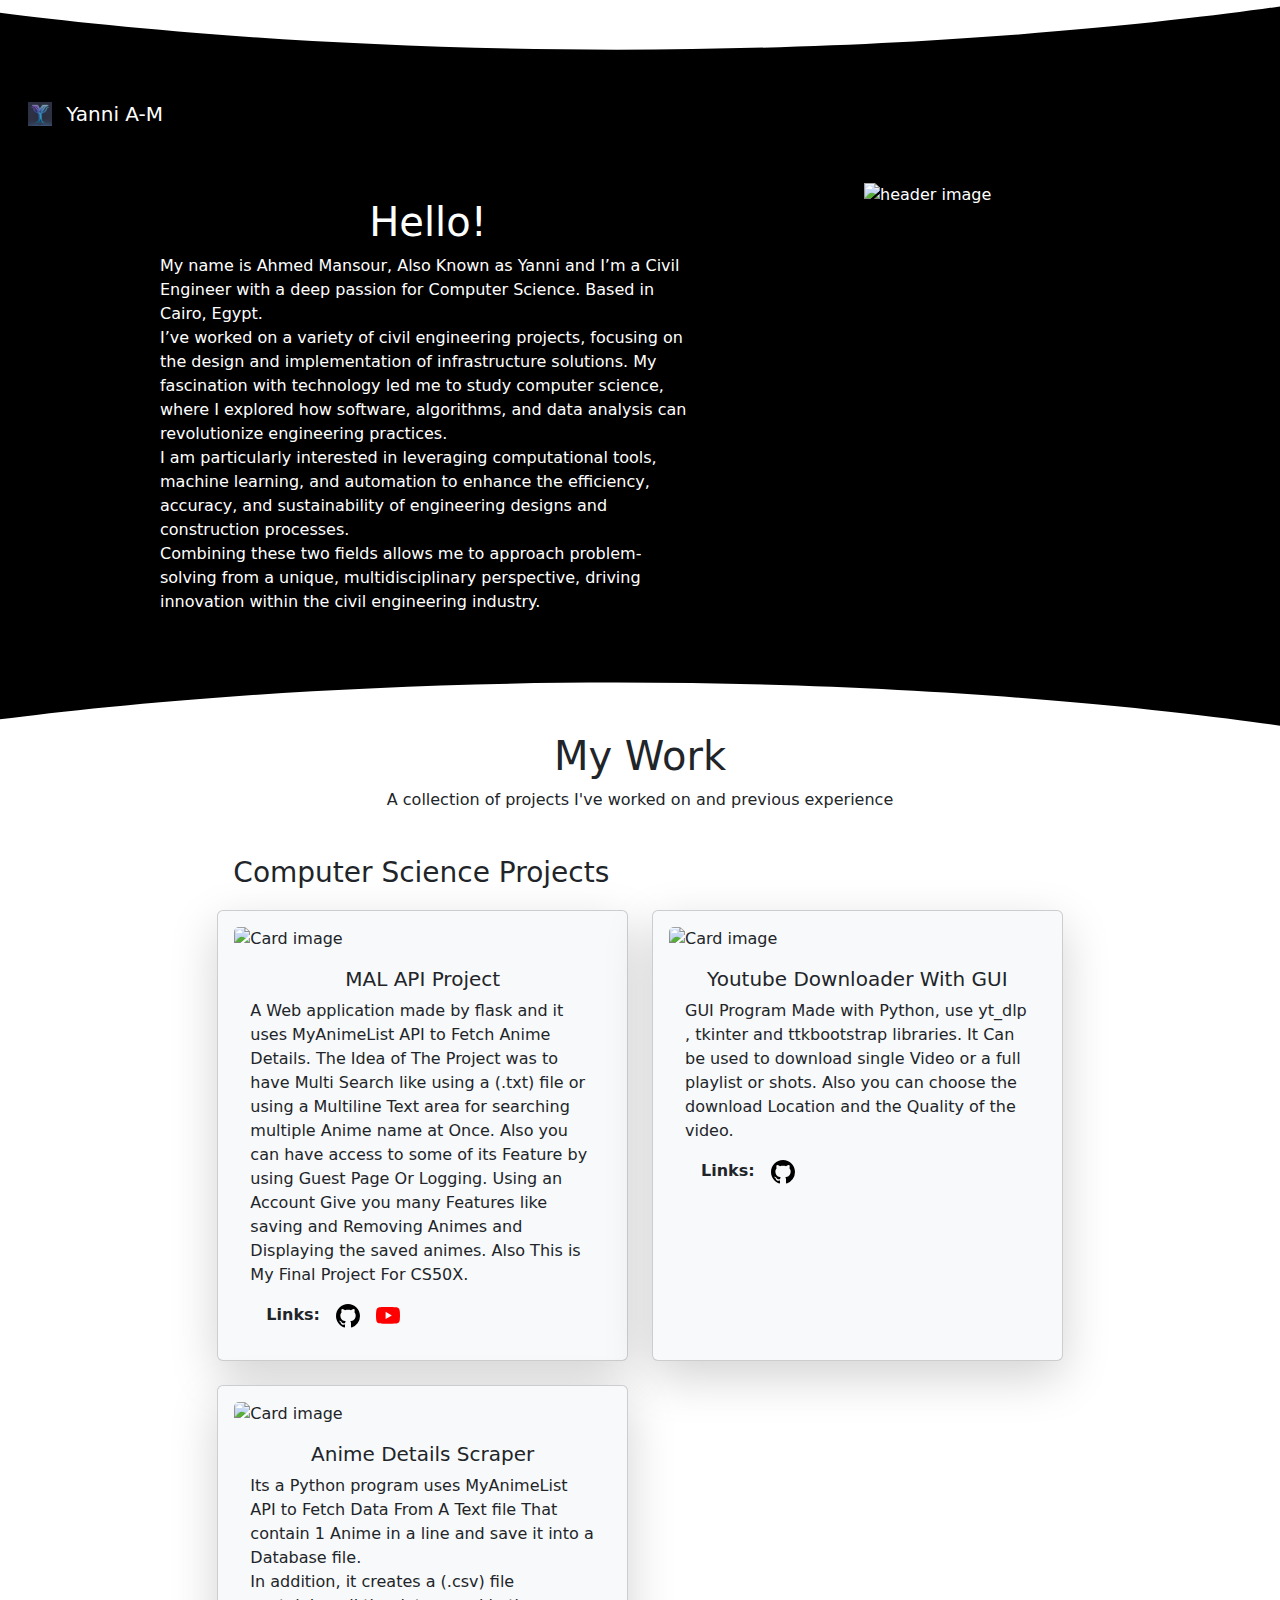
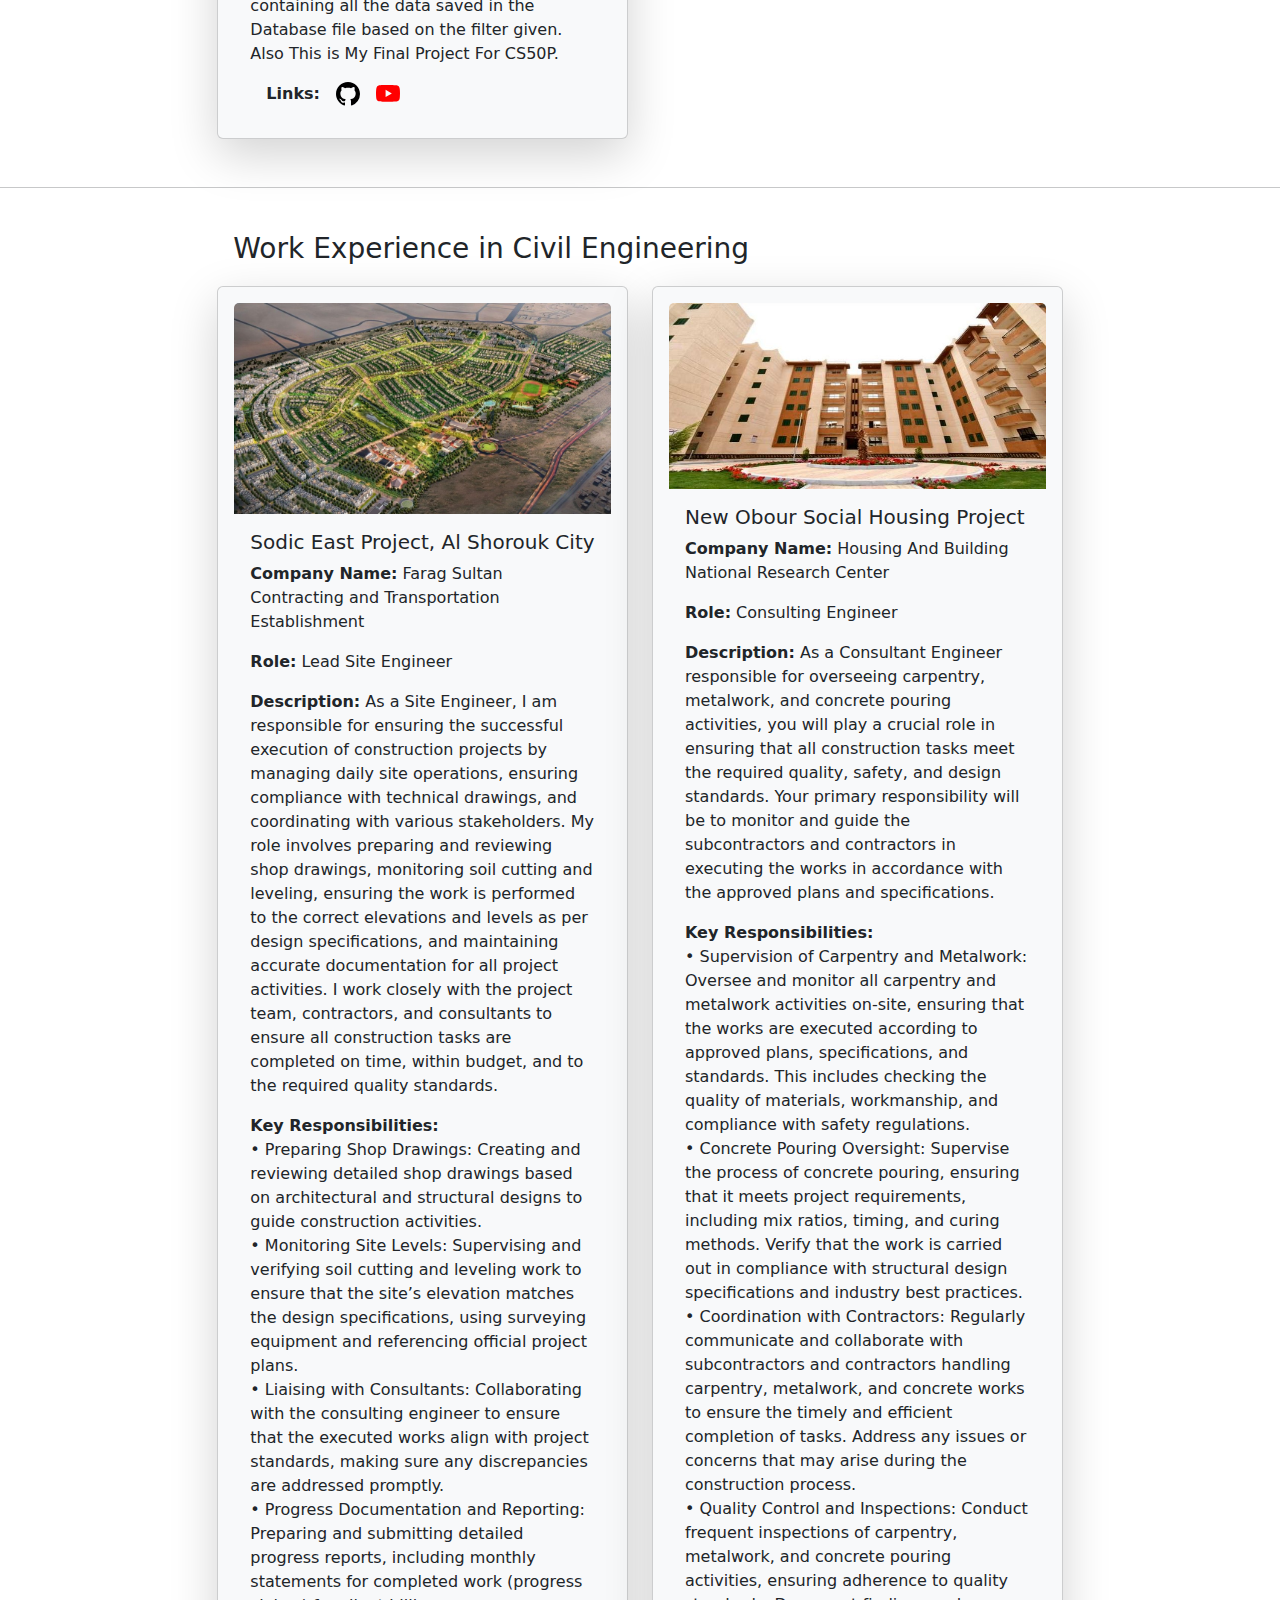
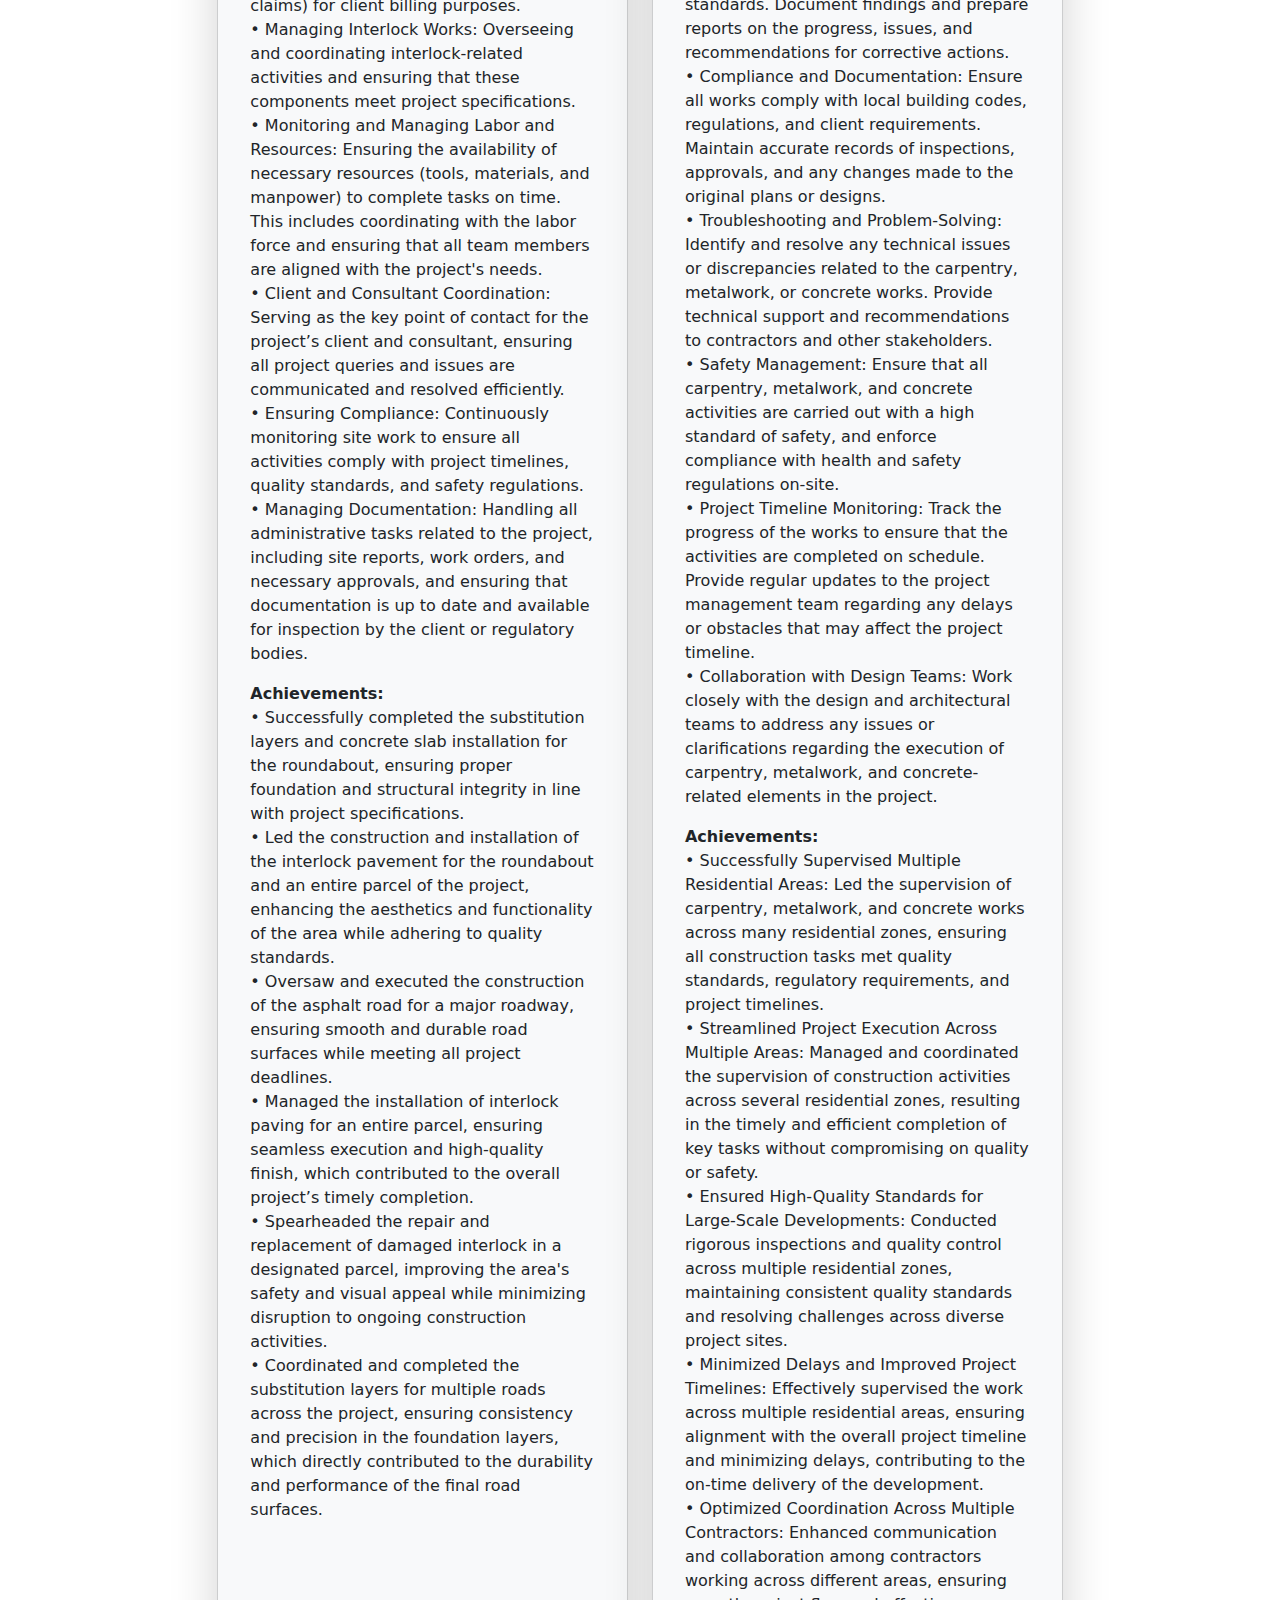
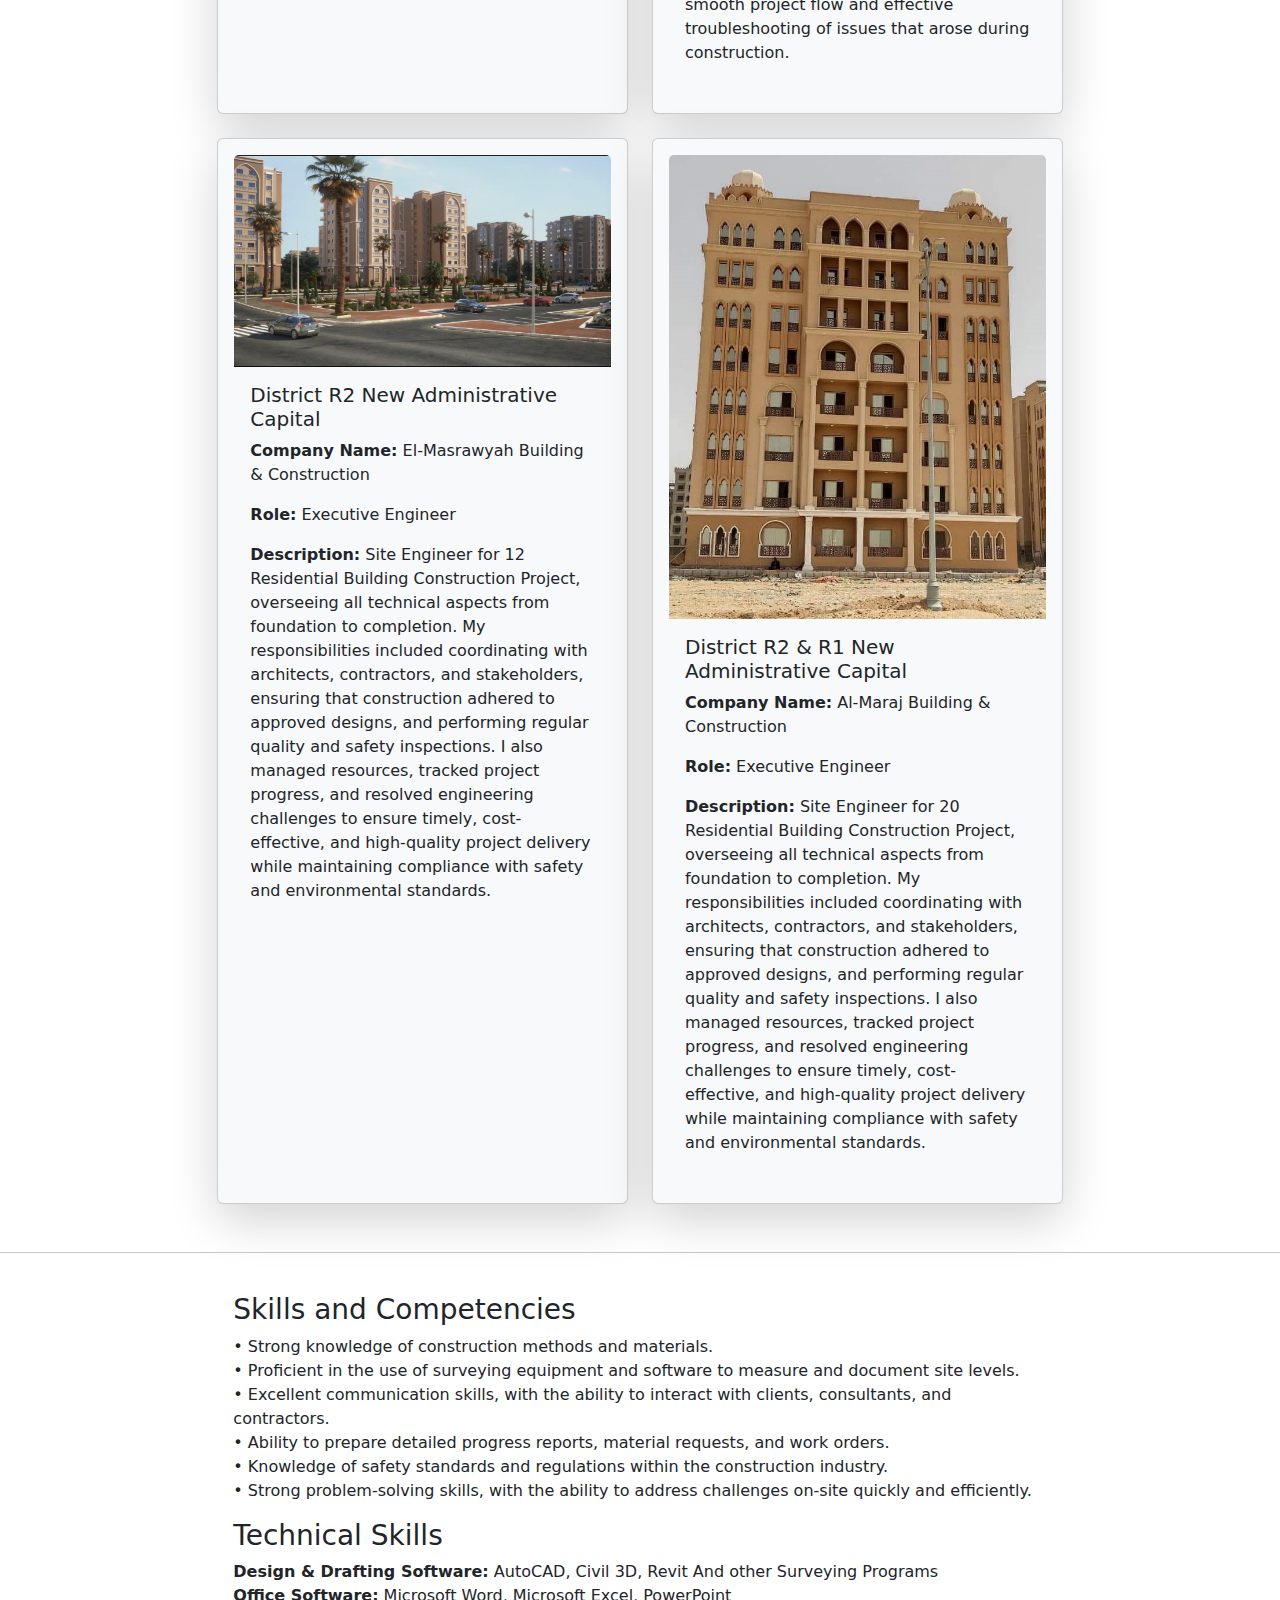
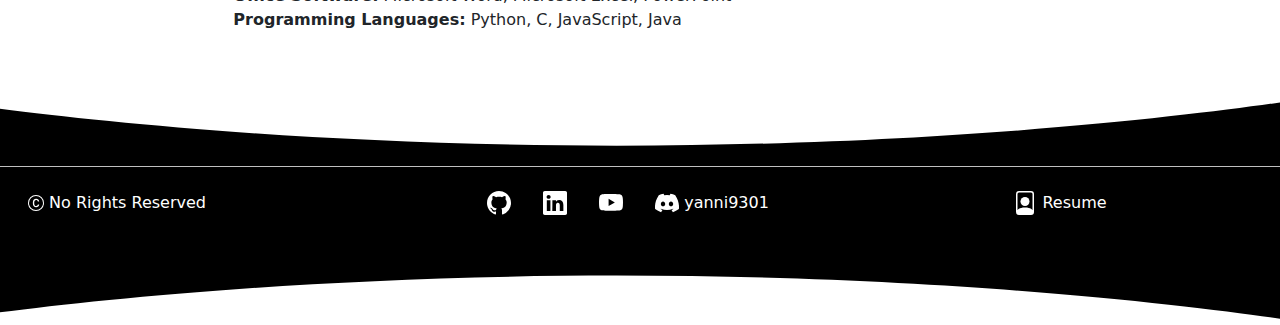
==== commit 76d4d4b7: "Update index.html" ====
--- a/index.html
+++ b/index.html
@@ -1,463 +1,487 @@
 <!DOCTYPE html>
-
 <html lang="en">
-    <head>
-        <meta charset="utf-8" />
-        <meta name="viewport" content="width=device-width, initial-scale=1, user-scalable=no" />
-        <link rel="stylesheet" href="assets/css/main.css" />
-        <title>Ahmed Mansour Portfolio </title>
-    </head>
-    <body class="is-preload">
-
-        <!-- Header -->
-            <header id="header" style="text-align: center">
-                <div class="inner">
-                    <a href="#" class="image avatar" ><img src="images/pn.png" alt="" /></a>
-                    <h1 class="align-center"><strong>I Am Ahmed</strong></h1>
-                    <h1 class="align-center">A Passionate Developer <br />
-                        with a Desire for Creating Impactful Software and Learning New Technologies.<br /></h1>
+
+<head>
+  <meta charset="UTF-8" />
+  <meta name="viewport" content="width=device-width, initial-scale=1.0, user-scalable=no" />
+  <link rel="icon" href="./images/mainlogo.png">
+  <!-- <link href="./style.css" rel="stylesheet"> -->
+  <link href="https://cdn.jsdelivr.net/npm/bootstrap@5.3.3/dist/css/bootstrap.min.css" rel="stylesheet"
+    integrity="sha384-QWTKZyjpPEjISv5WaRU9OFeRpok6YctnYmDr5pNlyT2bRjXh0JMhjY6hW+ALEwIH" crossorigin="anonymous">
+  <script src="https://cdn.jsdelivr.net/npm/bootstrap@5.3.3/dist/js/bootstrap.bundle.min.js"
+    integrity="sha384-YvpcrYf0tY3lHB60NNkmXc5s9fDVZLESaAA55NDzOxhy9GkcIdslK1eN7N6jIeHz"
+    crossorigin="anonymous"></script>
+  <title>Yanni A-M</title>
+  <link href="https://cdn.jsdelivr.net/npm/bootstrap@5.3.0-alpha1/dist/css/bootstrap.min.css" rel="stylesheet">
+  <style>
+    /* Style for the image overlay (lightbox) */
+    .project-wrap {
+      position: fixed;
+      top: 0;
+      left: 0;
+      right: 0;
+      bottom: 0;
+      background: rgba(0, 0, 0, 0.8);
+      display: none;
+      justify-content: center;
+      align-items: center;
+      z-index: 9999;
+    }
+
+    .project-wrap img {
+      max-width: 90%;
+      max-height: 90%;
+      border-radius: 10px;
+    }
+
+    /* Card Image */
+    .card-img-top {
+      cursor: pointer;
+    }
+  </style>
+</head>
+
+<body>
+  <svg class="svg-curve" viewBox="0 0 1440 79" xmlns="http://www.w3.org/2000/svg">
+    <path d="M-100 0C-100 0 218.416 55.835 693.5 55.835C1168.58 55.835 1487 0 1487 0V79H-100V0Z"></path>
+  </svg>
+  <header class="p-3 bg-black text-white">
+    <nav class="navbar pb-5" style="background-color: #000000;">
+      <div class="container-fluid image-container">
+        <a class="navbar-brand text-white" href="#">
+          <img src="./images/mainlogo.png" alt="Logo" width="24" height="24" class="d-inline-block align-text-top">
+          <span class="px-2">Yanni A-M</span>
+        </a>
+      </div>
+    </nav>
+    <div class="row">
+      <div class="col-md-8 p-3 order-md-1 order-2">
+        <div class="row">
+          <div class="col-md-2"></div>
+          <div class="col-md-8">
+            <h1 class="text-center">Hello!</h1>
+            <p class="text-start">
+              My name is Ahmed Mansour, Also Known as Yanni and I’m a Civil Engineer with a deep passion for Computer Science. Based in Cairo, Egypt. <br>
+              I’ve worked on a variety of civil engineering projects, focusing on the design and implementation of infrastructure solutions. 
+              My fascination with technology led me to study computer science, where I explored how software, algorithms, 
+              and data analysis can revolutionize engineering practices. <br>
+              I am particularly interested in leveraging computational tools, machine learning, 
+              and automation to enhance the efficiency, accuracy, and sustainability of engineering designs and construction processes. <br>
+              Combining these two fields allows me to approach problem-solving from a unique, multidisciplinary perspective, 
+              driving innovation within the civil engineering industry.
+            </p>
+          </div>
+        </div>
+      </div>
+      <div class="col-md-4 order-md-2 order-1">
+        <picture>
+          <img class="img-fluid" src="./image4.webp" alt="header image">
+        </picture>
+      </div>
+    </div>
+  </header>
+
+  <svg class="svg-curve" viewBox="0 0 1440 79" xmlns="http://www.w3.org/2000/svg">
+    <path d="M-100 79C-100 79 218.416 23.165 693.5 23.165C1168.58 23.165 1487 79 1487 79V0H-100V79Z"></path>
+  </svg>
+
+  <main>
+    <div class="text-center">
+      <h1>My Work</h1>
+      <p>A collection of projects I've worked on and previous experience</p>
+    </div>
+    <section class="row justify-content-center">
+      <!-- Computer Science -->
+      <section class="col-sm-8 mb-5 mt-2">
+        <div class="row-cols-1 text-start m-3 fs-3 fw-medium">Computer Science Projects</div>
+        <div class="row row-cols-1 row-cols-md-2 g-4">
+          
+          <!-- First Image Card -->
+          <div class="col">
+            <div class="card h-100 p-3 shadow-lg p-3 my-301 bg-body-tertiary rounded">
+              <img src="https://github.com/AhmedMansour024/MAL-API-Project/blob/main/images/2.JPG?raw=true"
+                class="card-img-top" alt="Card image" id="image1">
+              <div class="card-body">
+                <h5 class="card-title text-center">MAL API Project</h5>
+                <p class="card-text text-start">
+                  A Web application made by flask and it uses MyAnimeList API to Fetch Anime
+                  Details.
+                  The Idea of The Project was to have Multi Search like using a (.txt) file or using a Multiline Text
+                  area for searching multiple Anime name at Once.
+                  Also you can have access to some of its Feature by using Guest Page Or Logging.
+                  Using an Account Give you many Features like saving and Removing Animes and Displaying the saved
+                  animes.
+                  Also This is My Final Project For CS50X.
+                </p>
+                <ul class="text-start nav">
+                  <li class="nav-item px-3 text-center"><strong>Links: </strong></li>
+                  <li class="nav-item">
+                    <a href="https://github.com/AhmedMansour024/MAL-API-Project" class="text-decoration-none"
+                      target="_blank" style="color: #000000;"><svg xmlns="http://www.w3.org/2000/svg" width="24"
+                        height="24" fill="currentColor" class="bi bi-github" viewBox="0 0 16 16">
+                        <path
+                          d="M8 0C3.58 0 0 3.58 0 8c0 3.54 2.29 6.53 5.47 7.59.4.07.55-.17.55-.38 0-.19-.01-.82-.01-1.49-2.01.37-2.53-.49-2.69-.94-.09-.23-.48-.94-.82-1.13-.28-.15-.68-.52-.01-.53.63-.01 1.08.58 1.23.82.72 1.21 1.87.87 2.33.66.07-.52.28-.87.51-1.07-1.78-.2-3.64-.89-3.64-3.95 0-.87.31-1.59.82-2.15-.08-.2-.36-1.02.08-2.12 0 0 .67-.21 2.2.82.64-.18 1.32-.27 2-.27s1.36.09 2 .27c1.53-1.04 2.2-.82 2.2-.82.44 1.1.16 1.92.08 2.12.51.56.82 1.27.82 2.15 0 3.07-1.87 3.75-3.65 3.95.29.25.54.73.54 1.48 0 1.07-.01 1.93-.01 2.2 0 .21.15.46.55.38A8.01 8.01 0 0 0 16 8c0-4.42-3.58-8-8-8">
+                        </path>
+                      </svg></a>
+                  </li>
+                  <li class="nav-item px-3">
+                    <a href="https://youtu.be/MH-EPgqFNe4" class="text-decoration-none" target="_blank"
+                      style="color: red;"><svg xmlns="http://www.w3.org/2000/svg" width="24" height="24"
+                        fill="currentColor" class="bi bi-youtube" viewBox="0 0 16 16">
+                        <path
+                          d="M8.051 1.999h.089c.822.003 4.987.033 6.11.335a2.01 2.01 0 0 1 1.415 1.42c.101.38.172.883.22 1.402l.01.104.022.26.008.104c.065.914.073 1.77.074 1.957v.075c-.001.194-.01 1.108-.082 2.06l-.008.105-.009.104c-.05.572-.124 1.14-.235 1.558a2.01 2.01 0 0 1-1.415 1.42c-1.16.312-5.569.334-6.18.335h-.142c-.309 0-1.587-.006-2.927-.052l-.17-.006-.087-.004-.171-.007-.171-.007c-1.11-.049-2.167-.128-2.654-.26a2.01 2.01 0 0 1-1.415-1.419c-.111-.417-.185-.986-.235-1.558L.09 9.82l-.008-.104A31 31 0 0 1 0 7.68v-.123c.002-.215.01-.958.064-1.778l.007-.103.003-.052.008-.104.022-.26.01-.104c.048-.519.119-1.023.22-1.402a2.01 2.01 0 0 1 1.415-1.42c.487-.13 1.544-.21 2.654-.26l.17-.007.172-.006.086-.003.171-.007A100 100 0 0 1 7.858 2zM6.4 5.209v4.818l4.157-2.408z" />
+                      </svg></a>
+                  </li>
+                </ul>
+              </div>
+            </div>
+            <!-- The image lightbox overlay -->
+            <div class="project-wrap" id="projectWrap1">
+              <img src="" id="overlayImage1" alt="Expanded Image">
+            </div>
+          </div>
+
+          <!-- Second Image Card -->
+          <div class="col">
+            <div class="card h-100 p-3 shadow-lg p-3 my-301 bg-body-tertiary rounded">
+              <img
+                src="https://github.com/AhmedMansour024/Youtube-Downloader-With-GUI/blob/main/images/1-1.JPG?raw=true"
+                class="card-img-top" alt="Card image" id="image2">
+              <div class="card-body">
+                <h5 class="card-title text-center">Youtube Downloader With GUI</h5>
+                <p class="card-text text-start">
+                  GUI Program Made with Python, use yt_dlp , tkinter and ttkbootstrap libraries. It Can be used to download single Video or a full playlist or shots. 
+                  Also you can choose the download Location and the Quality of the video.
+                </p>
+                <ul class="text-start nav">
+                  <li class="nav-item px-3 text-center"><strong>Links: </strong></li>
+                  <li class="nav-item">
+                    <a href="https://github.com/AhmedMansour024/Youtube-Downloader-With-GUI" class="text-decoration-none"
+                      target="_blank" style="color: #000000;"><svg xmlns="http://www.w3.org/2000/svg" width="24"
+                        height="24" fill="currentColor" class="bi bi-github" viewBox="0 0 16 16">
+                        <path
+                          d="M8 0C3.58 0 0 3.58 0 8c0 3.54 2.29 6.53 5.47 7.59.4.07.55-.17.55-.38 0-.19-.01-.82-.01-1.49-2.01.37-2.53-.49-2.69-.94-.09-.23-.48-.94-.82-1.13-.28-.15-.68-.52-.01-.53.63-.01 1.08.58 1.23.82.72 1.21 1.87.87 2.33.66.07-.52.28-.87.51-1.07-1.78-.2-3.64-.89-3.64-3.95 0-.87.31-1.59.82-2.15-.08-.2-.36-1.02.08-2.12 0 0 .67-.21 2.2.82.64-.18 1.32-.27 2-.27s1.36.09 2 .27c1.53-1.04 2.2-.82 2.2-.82.44 1.1.16 1.92.08 2.12.51.56.82 1.27.82 2.15 0 3.07-1.87 3.75-3.65 3.95.29.25.54.73.54 1.48 0 1.07-.01 1.93-.01 2.2 0 .21.15.46.55.38A8.01 8.01 0 0 0 16 8c0-4.42-3.58-8-8-8">
+                        </path>
+                      </svg></a>
+                  </li>
+                </ul>
+              </div>
+            </div>
+            <!-- The image lightbox overlay -->
+            <div class="project-wrap" id="projectWrap2">
+              <img src="" id="overlayImage2" alt="Expanded Image">
+            </div>
+          </div>
+          
+          <!-- Third Image Card -->
+          <div class="col">
+            <div class="card h-100 p-3 shadow-lg p-3 my-301 bg-body-tertiary rounded">
+              <img src="https://github.com/AhmedMansour024/CS50-Python-Final-Project/raw/main/images/2.JPG"
+                class="card-img-top" alt="Card image" id="image3">
+              <div class="card-body">
+                <h5 class="card-title text-center">Anime Details Scraper</h5>
+                <p class="card-text text-start">
+                  Its a Python program uses MyAnimeList API to Fetch Data From A Text file That contain 1 Anime in a
+                  line and save it into a Database file.<br>
+                  In addition, it creates a (.csv) file containing all the data saved in the Database file based on the
+                  filter given. Also This is My Final Project For CS50P.
+                </p>
+                <ul class="text-start nav">
+                  <li class="nav-item px-3 text-center"><strong>Links: </strong></li>
+                  <li class="nav-item">
+                    <a href="https://github.com/AhmedMansour024/CS50-Python-Final-Project" class="text-decoration-none"
+                      target="_blank" style="color: #000000;"><svg xmlns="http://www.w3.org/2000/svg" width="24"
+                        height="24" fill="currentColor" class="bi bi-github" viewBox="0 0 16 16">
+                        <path
+                          d="M8 0C3.58 0 0 3.58 0 8c0 3.54 2.29 6.53 5.47 7.59.4.07.55-.17.55-.38 0-.19-.01-.82-.01-1.49-2.01.37-2.53-.49-2.69-.94-.09-.23-.48-.94-.82-1.13-.28-.15-.68-.52-.01-.53.63-.01 1.08.58 1.23.82.72 1.21 1.87.87 2.33.66.07-.52.28-.87.51-1.07-1.78-.2-3.64-.89-3.64-3.95 0-.87.31-1.59.82-2.15-.08-.2-.36-1.02.08-2.12 0 0 .67-.21 2.2.82.64-.18 1.32-.27 2-.27s1.36.09 2 .27c1.53-1.04 2.2-.82 2.2-.82.44 1.1.16 1.92.08 2.12.51.56.82 1.27.82 2.15 0 3.07-1.87 3.75-3.65 3.95.29.25.54.73.54 1.48 0 1.07-.01 1.93-.01 2.2 0 .21.15.46.55.38A8.01 8.01 0 0 0 16 8c0-4.42-3.58-8-8-8">
+                        </path>
+                      </svg></a>
+                  </li>
+                  <li class="nav-item px-3">
+                    <a href="https://www.youtube.com/watch?v=tJAo1f6BAxI" class="text-decoration-none" target="_blank"
+                      style="color: red;"><svg xmlns="http://www.w3.org/2000/svg" width="24" height="24"
+                        fill="currentColor" class="bi bi-youtube" viewBox="0 0 16 16">
+                        <path
+                          d="M8.051 1.999h.089c.822.003 4.987.033 6.11.335a2.01 2.01 0 0 1 1.415 1.42c.101.38.172.883.22 1.402l.01.104.022.26.008.104c.065.914.073 1.77.074 1.957v.075c-.001.194-.01 1.108-.082 2.06l-.008.105-.009.104c-.05.572-.124 1.14-.235 1.558a2.01 2.01 0 0 1-1.415 1.42c-1.16.312-5.569.334-6.18.335h-.142c-.309 0-1.587-.006-2.927-.052l-.17-.006-.087-.004-.171-.007-.171-.007c-1.11-.049-2.167-.128-2.654-.26a2.01 2.01 0 0 1-1.415-1.419c-.111-.417-.185-.986-.235-1.558L.09 9.82l-.008-.104A31 31 0 0 1 0 7.68v-.123c.002-.215.01-.958.064-1.778l.007-.103.003-.052.008-.104.022-.26.01-.104c.048-.519.119-1.023.22-1.402a2.01 2.01 0 0 1 1.415-1.42c.487-.13 1.544-.21 2.654-.26l.17-.007.172-.006.086-.003.171-.007A100 100 0 0 1 7.858 2zM6.4 5.209v4.818l4.157-2.408z" />
+                      </svg></a>
+                  </li>
+                </ul>
+              </div>
+            </div>
+            <!-- The image lightbox overlay -->
+            <div class="project-wrap" id="projectWrap3">
+              <img src="" id="overlayImage3" alt="Expanded Image">
+            </div>
+          </div>
+        </div>
+      </section>
+
+      <hr>
+
+      <!-- Projects Section -->
+      <section class="col-sm-8 mb-5 mt-2">
+        <div class="row-cols-1 text-start m-3 fs-3 fw-medium">Work Experience in Civil Engineering</div>
+        <div class="row row-cols-1 row-cols-md-2 g-4">
+
+          <!-- First Image Card -->
+          <div class="col">
+            <div class="card h-100 p-3 shadow-lg p-3 my-301 bg-body-tertiary rounded">
+              <img src="./images/sodic_east_el_shorouk_project.png"
+                class="card-img-top" alt="Card image" id="image4">
+              <div class="card-body">
+                <h5 class="card-title">Sodic East Project, Al Shorouk City</h5>
+                <div class="card-text">
+                  <p><strong>Company Name:</strong> Farag Sultan Contracting and Transportation Establishment</p>
+                  <p><strong>Role:</strong> Lead Site Engineer</p>
+                  <p><strong>Description:</strong> 
+                    As a Site Engineer, I am responsible for ensuring the successful execution of construction projects by managing daily site operations, ensuring compliance with technical drawings, and coordinating with various stakeholders. 
+                    My role involves preparing and reviewing shop drawings, monitoring soil cutting and leveling, ensuring the work is performed to the correct elevations and levels as per design specifications, and maintaining accurate documentation for all project activities. 
+                    I work closely with the project team, contractors, and consultants to ensure all construction tasks are completed on time, within budget, and to the required quality standards.
+                  </p>
+                  <p><strong>Key Responsibilities:</strong> <br>
+                    <strong class="fw-medium">•	Preparing Shop Drawings:</strong> Creating and reviewing detailed shop drawings based on architectural and structural designs to guide construction activities. <br>
+                    <strong class="fw-medium">•	Monitoring Site Levels:</strong> Supervising and verifying soil cutting and leveling work to ensure that the site’s elevation matches the design specifications, using surveying equipment and referencing official project plans. <br>
+                    <strong class="fw-medium">•	Liaising with Consultants: </strong> Collaborating with the consulting engineer to ensure that the executed works align with project standards, making sure any discrepancies are addressed promptly. <br>
+                    <strong class="fw-medium">•	Progress Documentation and Reporting: </strong> Preparing and submitting detailed progress reports, including monthly statements for completed work (progress claims) for client billing purposes. <br>
+                    <strong class="fw-medium">•	Managing Interlock Works: </strong> Overseeing and coordinating interlock-related activities and ensuring that these components meet project specifications. <br>
+                    <strong class="fw-medium">•	Monitoring and Managing Labor and Resources: </strong> Ensuring the availability of necessary resources (tools, materials, and manpower) to complete tasks on time. This includes coordinating with the labor force and ensuring that all team members are aligned with the project's needs. <br>
+                    <strong class="fw-medium">•	Client and Consultant Coordination: </strong> Serving as the key point of contact for the project’s client and consultant, ensuring all project queries and issues are communicated and resolved efficiently. <br>
+                    <strong class="fw-medium">•	Ensuring Compliance:</strong> Continuously monitoring site work to ensure all activities comply with project timelines, quality standards, and safety regulations. <br>
+                    <strong class="fw-medium">•	Managing Documentation: </strong> Handling all administrative tasks related to the project, including site reports, work orders, and necessary approvals, and ensuring that documentation is up to date and available for inspection by the client or regulatory bodies. <br>
+                  </p>
+                  <p><strong>Achievements:</strong> <br>
+                    •	Successfully completed the substitution layers and concrete slab installation for the roundabout, ensuring proper foundation and structural integrity in line with project specifications.<br>
+                    •	Led the construction and installation of the interlock pavement for the roundabout and an entire parcel of the project, enhancing the aesthetics and functionality of the area while adhering to quality standards.<br>
+                    •	Oversaw and executed the construction of the asphalt road for a major roadway, ensuring smooth and durable road surfaces while meeting all project deadlines.<br>
+                    •	Managed the installation of interlock paving for an entire parcel, ensuring seamless execution and high-quality finish, which contributed to the overall project’s timely completion.<br>
+                    •	Spearheaded the repair and replacement of damaged interlock in a designated parcel, improving the area's safety and visual appeal while minimizing disruption to ongoing construction activities.<br>
+                    •	Coordinated and completed the substitution layers for multiple roads across the project, ensuring consistency and precision in the foundation layers, which directly contributed to the durability and performance of the final road surfaces.<br>
+                  </p>
                 </div>
-            </header>
-
-        <!-- Main -->
-            <div id="main">
-
-                <!-- One -->
-                    <section id="one">
-                        <header class="major">
-                            <h2>About Me</h2>
-                        </header>
-                        <p>Hi! I’m Ahmed Mansour, a software developer skilled in Python, Flask, SQL, HTML, and more. I’m passionate about solving real-world problems through technology.</p>
-                        <div class="alt" style="padding-bottom: 40px;">
-                            When I’m not coding, you’ll find me exploring:
-                            <li>Hobbies: Reading tech blogs, gaming, hiking, and experimenting with creative recipes.</li>
-                            <li>Interests: AI, mobile app development, and building innovative web applications.</li>
-                        </div>
-                        <ul class="actions">
-                            <li><a href="https://linkedin.com/in/ahmed-mansour-900624171" class="button">Learn More</a></li>
-                        </ul>
-                    </section>
-
-				<!-- Two -->
-					<section id="two">
-						<h2>Recent Work</h2>
-						<div class="row">
-							<article class="col-6 col-12-xsmall work-item">
-								<a href="images/fulls/01.jpg" class="image fit thumb"><img src="images/thumbs/01.jpg" alt="" /></a>
-								<h3>CS50 Python Final Project</h3>
-								<p>paragraph Here.</p>
-							</article>
-							<article class="col-6 col-12-xsmall work-item">
-								<a href="images/fulls/02.jpg" class="image fit thumb"><img src="images/thumbs/02.jpg" alt="" /></a>
-								<h3>Youtube Downloader With GUI</h3>
-								<p>paragraph Here.</p>
-							</article>
-							<!-- <article class="col-6 col-12-xsmall work-item">
-								<a href="images/fulls/03.jpg" class="image fit thumb"><img src="images/thumbs/03.jpg" alt="" /></a>
-								<h3>Tortor metus commodo</h3>
-								<p>Lorem ipsum dolor sit amet nisl sed nullam feugiat.</p>
-							</article>
-							<article class="col-6 col-12-xsmall work-item">
-								<a href="images/fulls/04.jpg" class="image fit thumb"><img src="images/thumbs/04.jpg" alt="" /></a>
-								<h3>Quam neque phasellus</h3>
-								<p>Lorem ipsum dolor sit amet nisl sed nullam feugiat.</p>
-							</article>
-							<article class="col-6 col-12-xsmall work-item">
-								<a href="images/fulls/05.jpg" class="image fit thumb"><img src="images/thumbs/05.jpg" alt="" /></a>
-								<h3>Nunc enim commodo aliquet</h3>
-								<p>Lorem ipsum dolor sit amet nisl sed nullam feugiat.</p>
-							</article>
-							<article class="col-6 col-12-xsmall work-item">
-								<a href="images/fulls/06.jpg" class="image fit thumb"><img src="images/thumbs/06.jpg" alt="" /></a>
-								<h3>Risus ornare lacinia</h3>
-								<p>Lorem ipsum dolor sit amet nisl sed nullam feugiat.</p>
-							</article> -->
-						</div>
-						<ul class="actions">
-							<li><a href="#" class="button">Full Portfolio</a></li>
-						</ul>
-					</section>
-
-				<!-- Three -->
-					<!-- <section id="three">
-						<h2>Get In Touch</h2>
-						<p>Accumsan pellentesque commodo blandit enim arcu non at amet id arcu magna. Accumsan orci faucibus id eu lorem semper nunc nisi lorem vulputate lorem neque lorem ipsum dolor.</p>
-						<div class="row">
-							<div class="col-8 col-12-small">
-								<form method="post" action="#">
-									<div class="row gtr-uniform gtr-50">
-										<div class="col-6 col-12-xsmall"><input type="text" name="name" id="name" placeholder="Name" /></div>
-										<div class="col-6 col-12-xsmall"><input type="email" name="email" id="email" placeholder="Email" /></div>
-										<div class="col-12"><textarea name="message" id="message" placeholder="Message" rows="4"></textarea></div>
-									</div>
-								</form>
-								<ul class="actions">
-									<li><input type="submit" value="Send Message" /></li>
-								</ul>
-							</div>
-							<div class="col-4 col-12-small">
-								<ul class="labeled-icons">
-									<li>
-										<h3 class="icon solid fa-home"><span class="label">Address</span></h3>
-										1234 Somewhere Rd.<br />
-										Nashville, TN 00000<br />
-										United States
-									</li>
-									<li>
-										<h3 class="icon solid fa-mobile-alt"><span class="label">Phone</span></h3>
-										000-000-0000
-									</li>
-									<li>
-										<h3 class="icon solid fa-envelope"><span class="label">Email</span></h3>
-										<a href="#">hello@untitled.tld</a>
-									</li>
-								</ul>
-							</div>
-						</div>
-					</section> -->
-
-				<!-- Four -->
-				<!--
-					<section id="four">
-						<h2>Elements</h2>
-
-						<section>
-							<h4>Text</h4>
-							<p>This is <b>bold</b> and this is <strong>strong</strong>. This is <i>italic</i> and this is <em>emphasized</em>.
-							This is <sup>superscript</sup> text and this is <sub>subscript</sub> text.
-							This is <u>underlined</u> and this is code: <code>for (;;) { ... }</code>. Finally, <a href="#">this is a link</a>.</p>
-							<hr />
-							<header>
-								<h4>Heading with a Subtitle</h4>
-								<p>Lorem ipsum dolor sit amet nullam id egestas urna aliquam</p>
-							</header>
-							<p>Nunc lacinia ante nunc ac lobortis. Interdum adipiscing gravida odio porttitor sem non mi integer non faucibus ornare mi ut ante amet placerat aliquet. Volutpat eu sed ante lacinia sapien lorem accumsan varius montes viverra nibh in adipiscing blandit tempus accumsan.</p>
-							<header>
-								<h5>Heading with a Subtitle</h5>
-								<p>Lorem ipsum dolor sit amet nullam id egestas urna aliquam</p>
-							</header>
-							<p>Nunc lacinia ante nunc ac lobortis. Interdum adipiscing gravida odio porttitor sem non mi integer non faucibus ornare mi ut ante amet placerat aliquet. Volutpat eu sed ante lacinia sapien lorem accumsan varius montes viverra nibh in adipiscing blandit tempus accumsan.</p>
-							<hr />
-							<h2>Heading Level 2</h2>
-							<h3>Heading Level 3</h3>
-							<h4>Heading Level 4</h4>
-							<h5>Heading Level 5</h5>
-							<h6>Heading Level 6</h6>
-							<hr />
-							<h5>Blockquote</h5>
-							<blockquote>Fringilla nisl. Donec accumsan interdum nisi, quis tincidunt felis sagittis eget tempus euismod. Vestibulum ante ipsum primis in faucibus vestibulum. Blandit adipiscing eu felis iaculis volutpat ac adipiscing accumsan faucibus. Vestibulum ante ipsum primis in faucibus lorem ipsum dolor sit amet nullam adipiscing eu felis.</blockquote>
-							<h5>Preformatted</h5>
-							<pre><code>i = 0;
-
-while (!deck.isInOrder()) {
-print 'Iteration ' + i;
-deck.shuffle();
-i++;
-}
-
-print 'It took ' + i + ' iterations to sort the deck.';</code></pre>
-						</section>
-
-						<section>
-							<h4>Lists</h4>
-							<div class="row">
-								<div class="col-6 col-12-xsmall">
-									<h5>Unordered</h5>
-									<ul>
-										<li>Dolor pulvinar etiam magna etiam.</li>
-										<li>Sagittis adipiscing lorem eleifend.</li>
-										<li>Felis enim feugiat dolore viverra.</li>
-									</ul>
-									<h5>Alternate</h5>
-									<ul class="alt">
-										<li>Dolor pulvinar etiam magna etiam.</li>
-										<li>Sagittis adipiscing lorem eleifend.</li>
-										<li>Felis enim feugiat dolore viverra.</li>
-									</ul>
-								</div>
-								<div class="col-6 col-12-xsmall">
-									<h5>Ordered</h5>
-									<ol>
-										<li>Dolor pulvinar etiam magna etiam.</li>
-										<li>Etiam vel felis at lorem sed viverra.</li>
-										<li>Felis enim feugiat dolore viverra.</li>
-										<li>Dolor pulvinar etiam magna etiam.</li>
-										<li>Etiam vel felis at lorem sed viverra.</li>
-										<li>Felis enim feugiat dolore viverra.</li>
-									</ol>
-									<h5>Icons</h5>
-									<ul class="icons">
-										<li><a href="#" class="icon brands fa-twitter"><span class="label">Twitter</span></a></li>
-										<li><a href="#" class="icon brands fa-facebook-f"><span class="label">Facebook</span></a></li>
-										<li><a href="#" class="icon brands fa-instagram"><span class="label">Instagram</span></a></li>
-										<li><a href="#" class="icon brands fa-github"><span class="label">Github</span></a></li>
-										<li><a href="#" class="icon brands fa-dribbble"><span class="label">Dribbble</span></a></li>
-										<li><a href="#" class="icon brands fa-tumblr"><span class="label">Tumblr</span></a></li>
-									</ul>
-								</div>
-							</div>
-							<h5>Actions</h5>
-							<ul class="actions">
-								<li><a href="#" class="button primary">Default</a></li>
-								<li><a href="#" class="button">Default</a></li>
-							</ul>
-							<ul class="actions small">
-								<li><a href="#" class="button primary small">Small</a></li>
-								<li><a href="#" class="button small">Small</a></li>
-							</ul>
-							<div class="row">
-								<div class="col-6 col-12-small">
-									<ul class="actions stacked">
-										<li><a href="#" class="button primary">Default</a></li>
-										<li><a href="#" class="button">Default</a></li>
-									</ul>
-								</div>
-								<div class="col-6 col-12-small">
-									<ul class="actions stacked">
-										<li><a href="#" class="button primary small">Small</a></li>
-										<li><a href="#" class="button small">Small</a></li>
-									</ul>
-								</div>
-								<div class="col-6 col-12-small">
-									<ul class="actions stacked">
-										<li><a href="#" class="button primary fit">Default</a></li>
-										<li><a href="#" class="button fit">Default</a></li>
-									</ul>
-								</div>
-								<div class="col-6 col-12-small">
-									<ul class="actions stacked">
-										<li><a href="#" class="button primary small fit">Small</a></li>
-										<li><a href="#" class="button small fit">Small</a></li>
-									</ul>
-								</div>
-							</div>
-						</section>
-
-						<section>
-							<h4>Table</h4>
-							<h5>Default</h5>
-							<div class="table-wrapper">
-								<table>
-									<thead>
-										<tr>
-											<th>Name</th>
-											<th>Description</th>
-											<th>Price</th>
-										</tr>
-									</thead>
-									<tbody>
-										<tr>
-											<td>Item One</td>
-											<td>Ante turpis integer aliquet porttitor.</td>
-											<td>29.99</td>
-										</tr>
-										<tr>
-											<td>Item Two</td>
-											<td>Vis ac commodo adipiscing arcu aliquet.</td>
-											<td>19.99</td>
-										</tr>
-										<tr>
-											<td>Item Three</td>
-											<td> Morbi faucibus arcu accumsan lorem.</td>
-											<td>29.99</td>
-										</tr>
-										<tr>
-											<td>Item Four</td>
-											<td>Vitae integer tempus condimentum.</td>
-											<td>19.99</td>
-										</tr>
-										<tr>
-											<td>Item Five</td>
-											<td>Ante turpis integer aliquet porttitor.</td>
-											<td>29.99</td>
-										</tr>
-									</tbody>
-									<tfoot>
-										<tr>
-											<td colspan="2"></td>
-											<td>100.00</td>
-										</tr>
-									</tfoot>
-								</table>
-							</div>
-
-							<h5>Alternate</h5>
-							<div class="table-wrapper">
-								<table class="alt">
-									<thead>
-										<tr>
-											<th>Name</th>
-											<th>Description</th>
-											<th>Price</th>
-										</tr>
-									</thead>
-									<tbody>
-										<tr>
-											<td>Item One</td>
-											<td>Ante turpis integer aliquet porttitor.</td>
-											<td>29.99</td>
-										</tr>
-										<tr>
-											<td>Item Two</td>
-											<td>Vis ac commodo adipiscing arcu aliquet.</td>
-											<td>19.99</td>
-										</tr>
-										<tr>
-											<td>Item Three</td>
-											<td> Morbi faucibus arcu accumsan lorem.</td>
-											<td>29.99</td>
-										</tr>
-										<tr>
-											<td>Item Four</td>
-											<td>Vitae integer tempus condimentum.</td>
-											<td>19.99</td>
-										</tr>
-										<tr>
-											<td>Item Five</td>
-											<td>Ante turpis integer aliquet porttitor.</td>
-											<td>29.99</td>
-										</tr>
-									</tbody>
-									<tfoot>
-										<tr>
-											<td colspan="2"></td>
-											<td>100.00</td>
-										</tr>
-									</tfoot>
-								</table>
-							</div>
-						</section>
-
-						<section>
-							<h4>Buttons</h4>
-							<ul class="actions">
-								<li><a href="#" class="button primary">Primary</a></li>
-								<li><a href="#" class="button">Default</a></li>
-							</ul>
-							<ul class="actions">
-								<li><a href="#" class="button large">Large</a></li>
-								<li><a href="#" class="button">Default</a></li>
-								<li><a href="#" class="button small">Small</a></li>
-							</ul>
-							<ul class="actions fit">
-								<li><a href="#" class="button primary fit">Fit</a></li>
-								<li><a href="#" class="button fit">Fit</a></li>
-							</ul>
-							<ul class="actions fit small">
-								<li><a href="#" class="button primary fit small">Fit + Small</a></li>
-								<li><a href="#" class="button fit small">Fit + Small</a></li>
-							</ul>
-							<ul class="actions">
-								<li><a href="#" class="button primary icon solid fa-download">Icon</a></li>
-								<li><a href="#" class="button icon solid fa-download">Icon</a></li>
-							</ul>
-							<ul class="actions">
-								<li><span class="button primary disabled">Primary</span></li>
-								<li><span class="button disabled">Default</span></li>
-							</ul>
-						</section>
-
-						<section>
-							<h4>Form</h4>
-							<form method="post" action="#">
-								<div class="row gtr-uniform gtr-50">
-									<div class="col-6 col-12-xsmall">
-										<input type="text" name="demo-name" id="demo-name" value="" placeholder="Name" />
-									</div>
-									<div class="col-6 col-12-xsmall">
-										<input type="email" name="demo-email" id="demo-email" value="" placeholder="Email" />
-									</div>
-									<div class="col-12">
-										<select name="demo-category" id="demo-category">
-											<option value="">- Category -</option>
-											<option value="1">Manufacturing</option>
-											<option value="1">Shipping</option>
-											<option value="1">Administration</option>
-											<option value="1">Human Resources</option>
-										</select>
-									</div>
-									<div class="col-4 col-12-small">
-										<input type="radio" id="demo-priority-low" name="demo-priority" checked>
-										<label for="demo-priority-low">Low Priority</label>
-									</div>
-									<div class="col-4 col-12-small">
-										<input type="radio" id="demo-priority-normal" name="demo-priority">
-										<label for="demo-priority-normal">Normal Priority</label>
-									</div>
-									<div class="col-4 col-12-small">
-										<input type="radio" id="demo-priority-high" name="demo-priority">
-										<label for="demo-priority-high">High Priority</label>
-									</div>
-									<div class="col-6 col-12-small">
-										<input type="checkbox" id="demo-copy" name="demo-copy">
-										<label for="demo-copy">Email me a copy of this message</label>
-									</div>
-									<div class="col-6 col-12-small">
-										<input type="checkbox" id="demo-human" name="demo-human" checked>
-										<label for="demo-human">I am a human and not a robot</label>
-									</div>
-									<div class="col-12">
-										<textarea name="demo-message" id="demo-message" placeholder="Enter your message" rows="6"></textarea>
-									</div>
-									<div class="col-12">
-										<ul class="actions">
-											<li><input type="submit" value="Send Message" class="primary" /></li>
-											<li><input type="reset" value="Reset" /></li>
-										</ul>
-									</div>
-								</div>
-							</form>
-						</section>
-
-						<section>
-							<h4>Image</h4>
-							<h5>Fit</h5>
-							<div class="box alt">
-								<div class="row gtr-50 gtr-uniform">
-									<div class="col-12"><span class="image fit"><img src="images/fulls/05.jpg" alt="" /></span></div>
-									<div class="col-4"><span class="image fit"><img src="images/thumbs/01.jpg" alt="" /></span></div>
-									<div class="col-4"><span class="image fit"><img src="images/thumbs/02.jpg" alt="" /></span></div>
-									<div class="col-4"><span class="image fit"><img src="images/thumbs/03.jpg" alt="" /></span></div>
-									<div class="col-4"><span class="image fit"><img src="images/thumbs/04.jpg" alt="" /></span></div>
-									<div class="col-4"><span class="image fit"><img src="images/thumbs/05.jpg" alt="" /></span></div>
-									<div class="col-4"><span class="image fit"><img src="images/thumbs/06.jpg" alt="" /></span></div>
-									<div class="col-4"><span class="image fit"><img src="images/thumbs/03.jpg" alt="" /></span></div>
-									<div class="col-4"><span class="image fit"><img src="images/thumbs/02.jpg" alt="" /></span></div>
-									<div class="col-4"><span class="image fit"><img src="images/thumbs/01.jpg" alt="" /></span></div>
-								</div>
-							</div>
-							<h5>Left &amp; Right</h5>
-							<p><span class="image left"><img src="images/avatar.jpg" alt="" /></span>Fringilla nisl. Donec accumsan interdum nisi, quis tincidunt felis sagittis eget. tempus euismod. Vestibulum ante ipsum primis in faucibus vestibulum. Blandit adipiscing eu felis iaculis volutpat ac adipiscing accumsan eu faucibus. Integer ac pellentesque praesent tincidunt felis sagittis eget. tempus euismod. Vestibulum ante ipsum primis in faucibus vestibulum. Blandit adipiscing eu felis iaculis volutpat ac adipiscing accumsan eu faucibus. Integer ac pellentesque praesent. Donec accumsan interdum nisi, quis tincidunt felis sagittis eget. tempus euismod. Vestibulum ante ipsum primis in faucibus vestibulum. Blandit adipiscing eu felis iaculis volutpat ac adipiscing accumsan eu faucibus. Integer ac pellentesque praesent tincidunt felis sagittis eget. tempus euismod. Vestibulum ante ipsum primis in faucibus vestibulum. Blandit adipiscing eu felis iaculis volutpat ac adipiscing accumsan eu faucibus. Integer ac pellentesque praesent.</p>
-							<p><span class="image right"><img src="images/avatar.jpg" alt="" /></span>Fringilla nisl. Donec accumsan interdum nisi, quis tincidunt felis sagittis eget. tempus euismod. Vestibulum ante ipsum primis in faucibus vestibulum. Blandit adipiscing eu felis iaculis volutpat ac adipiscing accumsan eu faucibus. Integer ac pellentesque praesent tincidunt felis sagittis eget. tempus euismod. Vestibulum ante ipsum primis in faucibus vestibulum. Blandit adipiscing eu felis iaculis volutpat ac adipiscing accumsan eu faucibus. Integer ac pellentesque praesent. Donec accumsan interdum nisi, quis tincidunt felis sagittis eget. tempus euismod. Vestibulum ante ipsum primis in faucibus vestibulum. Blandit adipiscing eu felis iaculis volutpat ac adipiscing accumsan eu faucibus. Integer ac pellentesque praesent tincidunt felis sagittis eget. tempus euismod. Vestibulum ante ipsum primis in faucibus vestibulum. Blandit adipiscing eu felis iaculis volutpat ac adipiscing accumsan eu faucibus. Integer ac pellentesque praesent.</p>
-						</section>
-
-					</section>
-				-->
-
-			</div>
-
-		<!-- Footer -->
-			<footer id="footer">
-				<div class="inner">
-					<ul class="icons">
-						<li><a href="#" class="icon brands fa-twitter"><span class="label">Twitter</span></a></li>
-						<li><a href="#" class="icon brands fa-github"><span class="label">Github</span></a></li>
-						<li><a href="#" class="icon brands fa-dribbble"><span class="label">Dribbble</span></a></li>
-						<li><a href="#" class="icon solid fa-envelope"><span class="label">Email</span></a></li>
-					</ul>
-					<ul class="copyright">
-						<li>&copy; All rights reserved</li>
-					</ul>
-				</div>
-			</footer>
-
-		<!-- Scripts -->
-			<script src="assets/js/jquery.min.js"></script>
-			<script src="assets/js/jquery.poptrox.min.js"></script>
-			<script src="assets/js/browser.min.js"></script>
-			<script src="assets/js/breakpoints.min.js"></script>
-			<script src="assets/js/util.js"></script>
-			<script src="assets/js/main.js"></script>
-
-	</body>
-</html>+              </div>
+            </div>
+
+            <!-- The image lightbox overlay -->
+            <div class="project-wrap" id="projectWrap4">
+              <img src="" id="overlayImage4" alt="Expanded Image">
+            </div>
+          </div>
+
+          <!-- second Image Card -->
+          <div class="col">
+            <div class="card h-100 p-3 shadow-lg p-3 my-301 bg-body-tertiary rounded">
+              <img src="./images/New_Obour_Social_Housing_Project.jpg"
+                class="card-img-top" alt="Card image" id="image5">
+              <div class="card-body">
+                <h5 class="card-title">New Obour Social Housing Project</h5>
+                <div class="card-text">
+                  <p><strong>Company Name:</strong> Housing And Building National Research Center</p>
+                  <p><strong>Role:</strong> Consulting Engineer</p>
+                  <p><strong>Description:</strong> 
+                    As a Consultant Engineer responsible for overseeing carpentry, metalwork, and concrete pouring activities, you will play a crucial role in ensuring that all construction tasks meet the required quality, safety, and design standards. Your primary responsibility will be to monitor and guide the subcontractors and contractors in executing the works in accordance with the approved plans and specifications.
+                  </p>
+                  <p><strong>Key Responsibilities:</strong> <br>
+                    <strong class="fw-medium">•	Supervision of Carpentry and Metalwork:</strong> Oversee and monitor all carpentry and metalwork activities on-site, ensuring that the works are executed according to approved plans, specifications, and standards. This includes checking the quality of materials, workmanship, and compliance with safety regulations. <br>
+                    <strong class="fw-medium">•	Concrete Pouring Oversight:</strong> Supervise the process of concrete pouring, ensuring that it meets project requirements, including mix ratios, timing, and curing methods. Verify that the work is carried out in compliance with structural design specifications and industry best practices. <br>
+                    <strong class="fw-medium">•	Coordination with Contractors:</strong> Regularly communicate and collaborate with subcontractors and contractors handling carpentry, metalwork, and concrete works to ensure the timely and efficient completion of tasks. Address any issues or concerns that may arise during the construction process. <br>
+                    <strong class="fw-medium">•	Quality Control and Inspections: </strong> Conduct frequent inspections of carpentry, metalwork, and concrete pouring activities, ensuring adherence to quality standards. Document findings and prepare reports on the progress, issues, and recommendations for corrective actions. <br>
+                    <strong class="fw-medium">•	Compliance and Documentation: </strong> Ensure all works comply with local building codes, regulations, and client requirements. Maintain accurate records of inspections, approvals, and any changes made to the original plans or designs. <br>
+                    <strong class="fw-medium">•	Troubleshooting and Problem-Solving: </strong> Identify and resolve any technical issues or discrepancies related to the carpentry, metalwork, or concrete works. Provide technical support and recommendations to contractors and other stakeholders. <br>
+                    <strong class="fw-medium">•	Safety Management: </strong> Ensure that all carpentry, metalwork, and concrete activities are carried out with a high standard of safety, and enforce compliance with health and safety regulations on-site. <br>
+                    <strong class="fw-medium">•	Project Timeline Monitoring: </strong> Track the progress of the works to ensure that the activities are completed on schedule. Provide regular updates to the project management team regarding any delays or obstacles that may affect the project timeline. <br>
+                    <strong class="fw-medium">•	Collaboration with Design Teams:  </strong> Work closely with the design and architectural teams to address any issues or clarifications regarding the execution of carpentry, metalwork, and concrete-related elements in the project. <br>
+                  </p>
+                  <p><strong>Achievements:</strong> <br>
+                    •	Successfully Supervised Multiple Residential Areas: Led the supervision of carpentry, metalwork, and concrete works across many residential zones, ensuring all construction tasks met quality standards, regulatory requirements, and project timelines.<br>
+                    •	Streamlined Project Execution Across Multiple Areas: Managed and coordinated the supervision of construction activities across several residential zones, resulting in the timely and efficient completion of key tasks without compromising on quality or safety.<br>
+                    •	Ensured High-Quality Standards for Large-Scale Developments: Conducted rigorous inspections and quality control across multiple residential zones, maintaining consistent quality standards and resolving challenges across diverse project sites.<br>
+                    •	Minimized Delays and Improved Project Timelines: Effectively supervised the work across multiple residential areas, ensuring alignment with the overall project timeline and minimizing delays, contributing to the on-time delivery of the development.<br>
+                    •	Optimized Coordination Across Multiple Contractors: Enhanced communication and collaboration among contractors working across different areas, ensuring smooth project flow and effective troubleshooting of issues that arose during construction.<br>
+
+                  </p>
+                </div>
+              </div>
+            </div>
+            <!-- The image lightbox overlay -->
+            <div class="project-wrap" id="projectWrap5">
+              <img src="" id="overlayImage5" alt="Expanded Image">
+            </div>
+          </div>
+
+          <!-- third Image Card -->
+          <div class="col">
+            <div class="card h-100 p-3 shadow-lg p-3 my-301 bg-body-tertiary rounded">
+              <img src="./images/R2.jpg"
+                class="card-img-top" alt="Card image" id="image6">
+              <div class="card-body">
+                <h5 class="card-title">District R2 New Administrative Capital</h5>
+                <div class="card-text">
+                  <p><strong>Company Name:</strong> El-Masrawyah Building & Construction</p>
+                  <p><strong>Role:</strong> Executive Engineer</p>
+                  <p><strong>Description:</strong> 
+                    Site Engineer for 12 Residential Building Construction Project, overseeing all technical aspects from foundation to completion. My responsibilities included coordinating with architects, contractors, and stakeholders, ensuring that construction adhered to approved designs, and performing regular quality and safety inspections. I also managed resources, tracked project progress, and resolved engineering challenges to ensure timely, cost-effective, and high-quality project delivery while maintaining compliance with safety and environmental standards.
+                  </p>
+                </div>
+              </div>
+            </div>
+            <!-- The image lightbox overlay -->
+            <div class="project-wrap" id="projectWrap6">
+              <img src="" id="overlayImage6" alt="Expanded Image">
+            </div>
+          </div>
+
+          <!-- forth Image Card -->
+          <div class="col">
+            <div class="card h-100 p-3 shadow-lg p-3 my-301 bg-body-tertiary rounded">
+              <img src="./images/R1.jpg"
+                class="card-img-top" alt="Card image" id="image7">
+              <div class="card-body">
+                <h5 class="card-title">District R2 & R1 New Administrative Capital</h5>
+                <div class="card-text">
+                  <p><strong>Company Name:</strong> Al-Maraj Building & Construction</p>
+                  <p><strong>Role:</strong> Executive Engineer</p>
+                  <p><strong>Description:</strong> 
+                    Site Engineer for 20 Residential Building Construction Project, overseeing all technical aspects from foundation to completion. My responsibilities included coordinating with architects, contractors, and stakeholders, ensuring that construction adhered to approved designs, and performing regular quality and safety inspections. I also managed resources, tracked project progress, and resolved engineering challenges to ensure timely, cost-effective, and high-quality project delivery while maintaining compliance with safety and environmental standards.
+                  </p>
+                </div>
+              </div>
+            </div>
+            <!-- The image lightbox overlay -->
+            <div class="project-wrap" id="projectWrap7">
+              <img src="" id="overlayImage7" alt="Expanded Image">
+            </div>
+          </div>
+          
+        </div>
+      </section>
+
+      <hr>
+
+      <!-- Projects Section -->
+      <section class="col-sm-8 mb-5 mt-2">
+        <div class="text-start m-3">
+          <h3>Skills and Competencies</h3>
+          <p>
+            •	Strong knowledge of construction methods and materials.<br>
+            •	Proficient in the use of surveying equipment and software to measure and document site levels.<br>
+            •	Excellent communication skills, with the ability to interact with clients, consultants, and contractors.<br>
+            •	Ability to prepare detailed progress reports, material requests, and work orders.<br>
+            •	Knowledge of safety standards and regulations within the construction industry.<br>
+            •	Strong problem-solving skills, with the ability to address challenges on-site quickly and efficiently.<br>
+            </p>
+        </div>
+          <div class="text-start m-3">
+            <h3>Technical Skills</h3>
+            <p>
+              <strong>Design & Drafting Software:</strong> AutoCAD, Civil 3D, Revit And other Surveying Programs <br>
+              <strong>Office Software:</strong> Microsoft Word, Microsoft Excel, PowerPoint<br>
+              <strong>Programming Languages:</strong> Python, C, JavaScript, Java<br>
+            </p>
+          </div>
+        </section>
+
+    </section>
+  </main>
+
+  <svg class="svg-curve" viewBox="0 0 1440 79" xmlns="http://www.w3.org/2000/svg">
+    <path d="M-100 0C-100 0 218.416 55.835 693.5 55.835C1168.58 55.835 1487 0 1487 0V79H-100V0Z"></path>
+  </svg>
+
+  <footer class="p-3 bg-black text-white">
+    <div class="row">
+      <ul class="col nav">
+        <li class="nav-item ms-2">
+          <p class="nav-link text-white"><svg xmlns="http://www.w3.org/2000/svg" width="16" height="16"
+              fill="currentColor" class="bi bi-c-circle" viewBox="0 0 16 16">
+              <path
+                d="M1 8a7 7 0 1 0 14 0A7 7 0 0 0 1 8m15 0A8 8 0 1 1 0 8a8 8 0 0 1 16 0M8.146 4.992c-1.212 0-1.927.92-1.927 2.502v1.06c0 1.571.703 2.462 1.927 2.462.979 0 1.641-.586 1.729-1.418h1.295v.093c-.1 1.448-1.354 2.467-3.03 2.467-2.091 0-3.269-1.336-3.269-3.603V7.482c0-2.261 1.201-3.638 3.27-3.638 1.681 0 2.935 1.054 3.029 2.572v.088H9.875c-.088-.879-.768-1.512-1.729-1.512" />
+            </svg> No Rights Reserved</p>
+        </li>
+      </ul>
+      <ul class="col nav justify-content-center">
+        <li class="nav-item">
+          <a class="nav-link text-white" href="https://github.com/AhmedMansour024" target="_blank"><svg
+              xmlns="http://www.w3.org/2000/svg" width="24" height="24" fill="currentColor" class="bi bi-github"
+              viewBox="0 0 16 16">
+              <path
+                d="M8 0C3.58 0 0 3.58 0 8c0 3.54 2.29 6.53 5.47 7.59.4.07.55-.17.55-.38 0-.19-.01-.82-.01-1.49-2.01.37-2.53-.49-2.69-.94-.09-.23-.48-.94-.82-1.13-.28-.15-.68-.52-.01-.53.63-.01 1.08.58 1.23.82.72 1.21 1.87.87 2.33.66.07-.52.28-.87.51-1.07-1.78-.2-3.64-.89-3.64-3.95 0-.87.31-1.59.82-2.15-.08-.2-.36-1.02.08-2.12 0 0 .67-.21 2.2.82.64-.18 1.32-.27 2-.27s1.36.09 2 .27c1.53-1.04 2.2-.82 2.2-.82.44 1.1.16 1.92.08 2.12.51.56.82 1.27.82 2.15 0 3.07-1.87 3.75-3.65 3.95.29.25.54.73.54 1.48 0 1.07-.01 1.93-.01 2.2 0 .21.15.46.55.38A8.01 8.01 0 0 0 16 8c0-4.42-3.58-8-8-8" />
+            </svg></a>
+        </li>
+        <li class="nav-item">
+          <a class="nav-link text-white" href="https://linkedin.com/in/ahmed-mansour-900624171" target="_blank"><svg
+              xmlns="http://www.w3.org/2000/svg" width="24" height="24" fill="currentColor" class="bi bi-linkedin"
+              viewBox="0 0 16 16">
+              <path
+                d="M0 1.146C0 .513.526 0 1.175 0h13.65C15.474 0 16 .513 16 1.146v13.708c0 .633-.526 1.146-1.175 1.146H1.175C.526 16 0 15.487 0 14.854zm4.943 12.248V6.169H2.542v7.225zm-1.2-8.212c.837 0 1.358-.554 1.358-1.248-.015-.709-.52-1.248-1.342-1.248S2.4 3.226 2.4 3.934c0 .694.521 1.248 1.327 1.248zm4.908 8.212V9.359c0-.216.016-.432.08-.586.173-.431.568-.878 1.232-.878.869 0 1.216.662 1.216 1.634v3.865h2.401V9.25c0-2.22-1.184-3.252-2.764-3.252-1.274 0-1.845.7-2.165 1.193v.025h-.016l.016-.025V6.169h-2.4c.03.678 0 7.225 0 7.225z" />
+            </svg></a>
+        </li>
+        <li class="nav-item">
+          <a class="nav-link text-white" href="https://www.youtube.com/@AhmedMansour024" target="_blank"><svg
+              xmlns="http://www.w3.org/2000/svg" width="24" height="24" fill="currentColor" class="bi bi-youtube"
+              viewBox="0 0 16 16">
+              <path
+                d="M8.051 1.999h.089c.822.003 4.987.033 6.11.335a2.01 2.01 0 0 1 1.415 1.42c.101.38.172.883.22 1.402l.01.104.022.26.008.104c.065.914.073 1.77.074 1.957v.075c-.001.194-.01 1.108-.082 2.06l-.008.105-.009.104c-.05.572-.124 1.14-.235 1.558a2.01 2.01 0 0 1-1.415 1.42c-1.16.312-5.569.334-6.18.335h-.142c-.309 0-1.587-.006-2.927-.052l-.17-.006-.087-.004-.171-.007-.171-.007c-1.11-.049-2.167-.128-2.654-.26a2.01 2.01 0 0 1-1.415-1.419c-.111-.417-.185-.986-.235-1.558L.09 9.82l-.008-.104A31 31 0 0 1 0 7.68v-.123c.002-.215.01-.958.064-1.778l.007-.103.003-.052.008-.104.022-.26.01-.104c.048-.519.119-1.023.22-1.402a2.01 2.01 0 0 1 1.415-1.42c.487-.13 1.544-.21 2.654-.26l.17-.007.172-.006.086-.003.171-.007A100 100 0 0 1 7.858 2zM6.4 5.209v4.818l4.157-2.408z" />
+            </svg></a>
+        </li>
+        <li class="nav-item nav-link text-white">
+          <svg xmlns="http://www.w3.org/2000/svg" width="24" height="24" fill="currentColor" class="bi bi-discord"
+            viewBox="0 0 16 16">
+            <path
+              d="M13.545 2.907a13.2 13.2 0 0 0-3.257-1.011.05.05 0 0 0-.052.025c-.141.25-.297.577-.406.833a12.2 12.2 0 0 0-3.658 0 8 8 0 0 0-.412-.833.05.05 0 0 0-.052-.025c-1.125.194-2.22.534-3.257 1.011a.04.04 0 0 0-.021.018C.356 6.024-.213 9.047.066 12.032q.003.022.021.037a13.3 13.3 0 0 0 3.995 2.02.05.05 0 0 0 .056-.019q.463-.63.818-1.329a.05.05 0 0 0-.01-.059l-.018-.011a9 9 0 0 1-1.248-.595.05.05 0 0 1-.02-.066l.015-.019q.127-.095.248-.195a.05.05 0 0 1 .051-.007c2.619 1.196 5.454 1.196 8.041 0a.05.05 0 0 1 .053.007q.121.1.248.195a.05.05 0 0 1-.004.085 8 8 0 0 1-1.249.594.05.05 0 0 0-.03.03.05.05 0 0 0 .003.041c.24.465.515.909.817 1.329a.05.05 0 0 0 .056.019 13.2 13.2 0 0 0 4.001-2.02.05.05 0 0 0 .021-.037c.334-3.451-.559-6.449-2.366-9.106a.03.03 0 0 0-.02-.019m-8.198 7.307c-.789 0-1.438-.724-1.438-1.612s.637-1.613 1.438-1.613c.807 0 1.45.73 1.438 1.613 0 .888-.637 1.612-1.438 1.612m5.316 0c-.788 0-1.438-.724-1.438-1.612s.637-1.613 1.438-1.613c.807 0 1.451.73 1.438 1.613 0 .888-.631 1.612-1.438 1.612" />
+          </svg> yanni9301
+        </li>
+      </ul>
+      <div class="col-sm">
+        <ul class="nav justify-content-center">
+          <li class="nav-item">
+            <!-- Link to download/view the resume -->
+            <a class="nav-link text-white" href="./images/resume.pdf" target="_blank">
+              <svg xmlns="http://www.w3.org/2000/svg" width="24" height="24" fill="currentColor"
+                class="bi bi-file-person" viewBox="0 0 16 16">
+                <path
+                  d="M12 1a1 1 0 0 1 1 1v10.755S12 11 8 11s-5 1.755-5 1.755V2a1 1 0 0 1 1-1zM4 0a2 2 0 0 0-2 2v12a2 2 0 0 0 2 2h8a2 2 0 0 0 2-2V2a2 2 0 0 0-2-2z" />
+                <path d="M8 10a3 3 0 1 0 0-6 3 3 0 0 0 0 6" />
+              </svg>
+              Resume
+            </a>
+          </li>
+        </ul>
+      </div>
+  </footer>
+
+  <svg class="svg-curve" viewBox="0 0 1440 79" xmlns="http://www.w3.org/2000/svg">
+    <path d="M-100 79C-100 79 218.416 23.165 693.5 23.165C1168.58 23.165 1487 79 1487 79V0H-100V79Z"></path>
+  </svg>
+
+  <script>
+    // Function to open the lightbox
+    function openLightbox(imageId, overlayId, overlayImageId) {
+      const img = document.getElementById(imageId);
+      const overlay = document.getElementById(overlayId);
+      const overlayImage = document.getElementById(overlayImageId);
+
+      img.onclick = function () {
+        overlay.style.display = "flex";  // Show the overlay
+        overlayImage.src = img.src;     // Set the overlay image to the clicked image's source
+      };
+
+      // Close the overlay when clicking outside the image
+      overlay.onclick = function (event) {
+        if (event.target === overlay) {
+          overlay.style.display = "none";  // Hide the overlay
+        }
+      };
+    }
+
+    // Initialize lightbox for all images
+    openLightbox("image1", "projectWrap1", "overlayImage1");
+    openLightbox("image2", "projectWrap2", "overlayImage2");
+    openLightbox("image3", "projectWrap3", "overlayImage3");
+    openLightbox("image4", "projectWrap4", "overlayImage4");
+    openLightbox("image5", "projectWrap5", "overlayImage5");
+    openLightbox("image6", "projectWrap6", "overlayImage6");
+    openLightbox("image7", "projectWrap7", "overlayImage7");
+  </script>
+</body>
+
+</html>
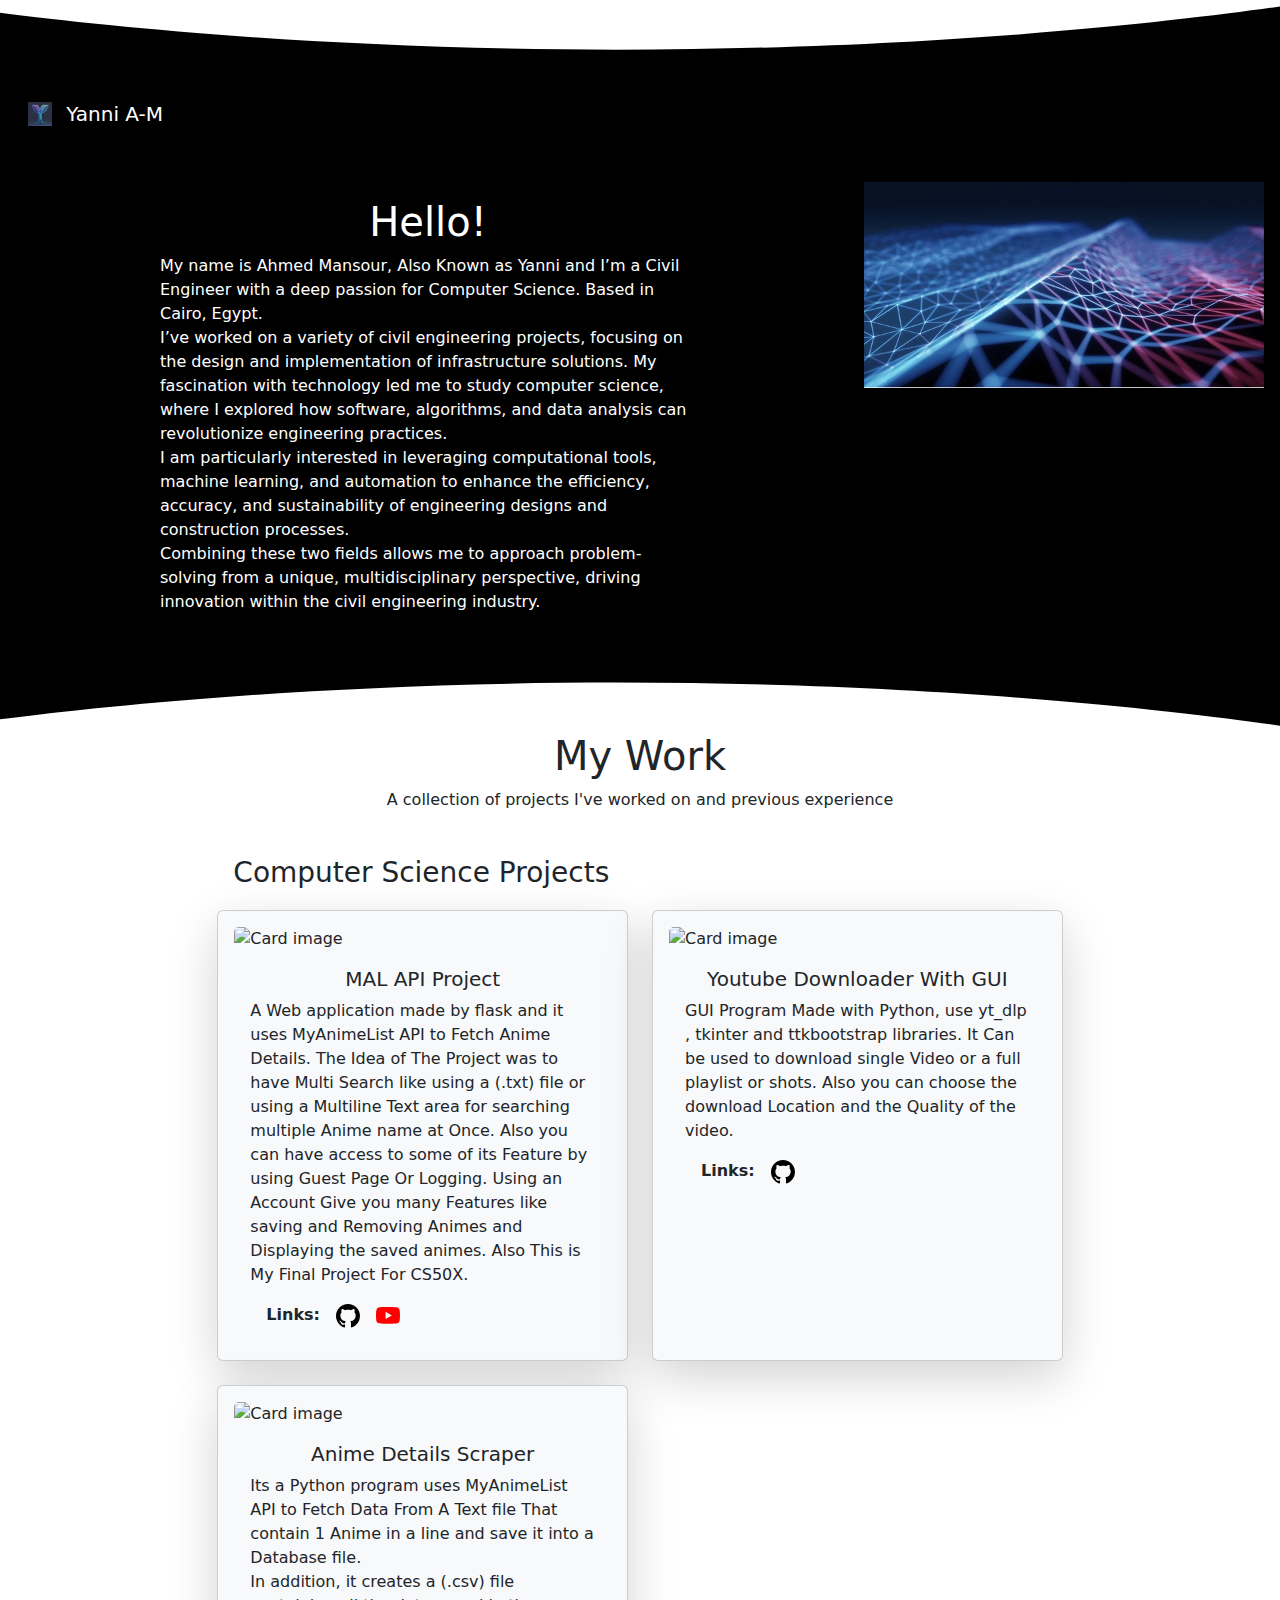
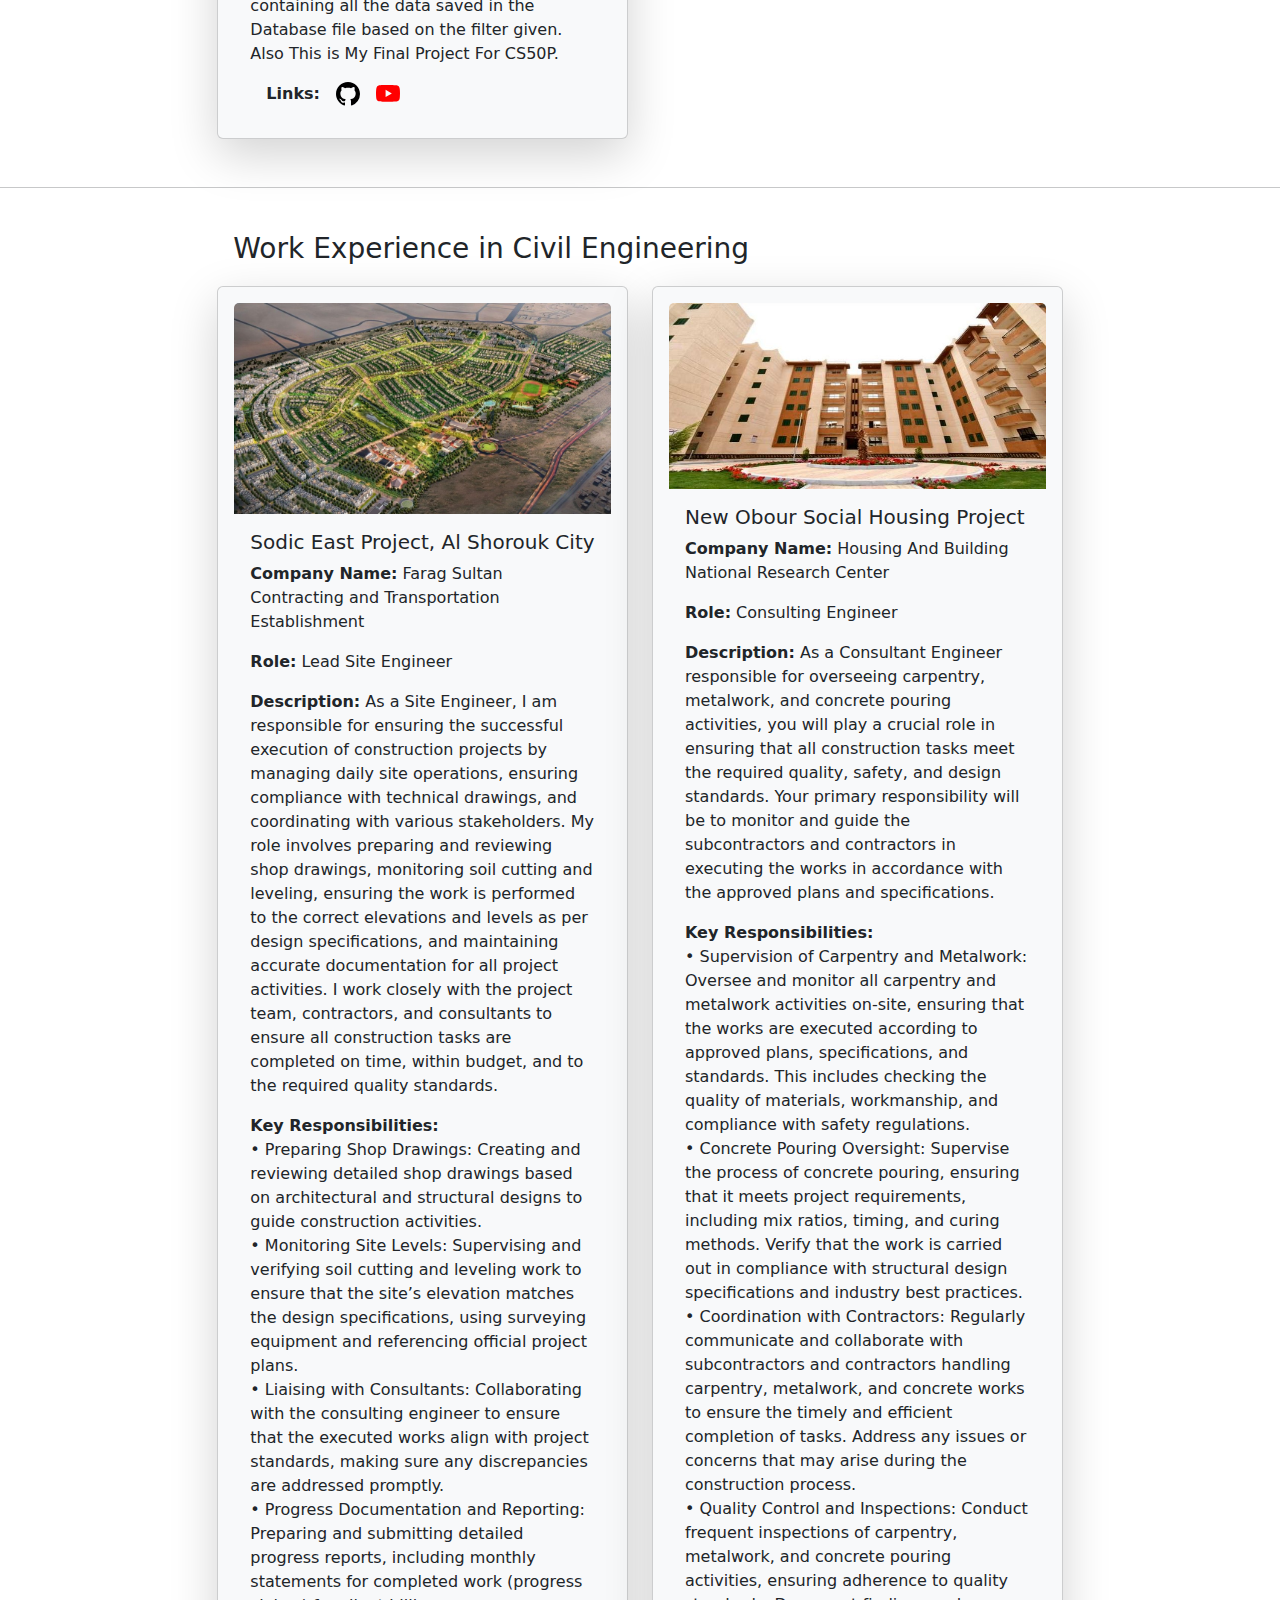
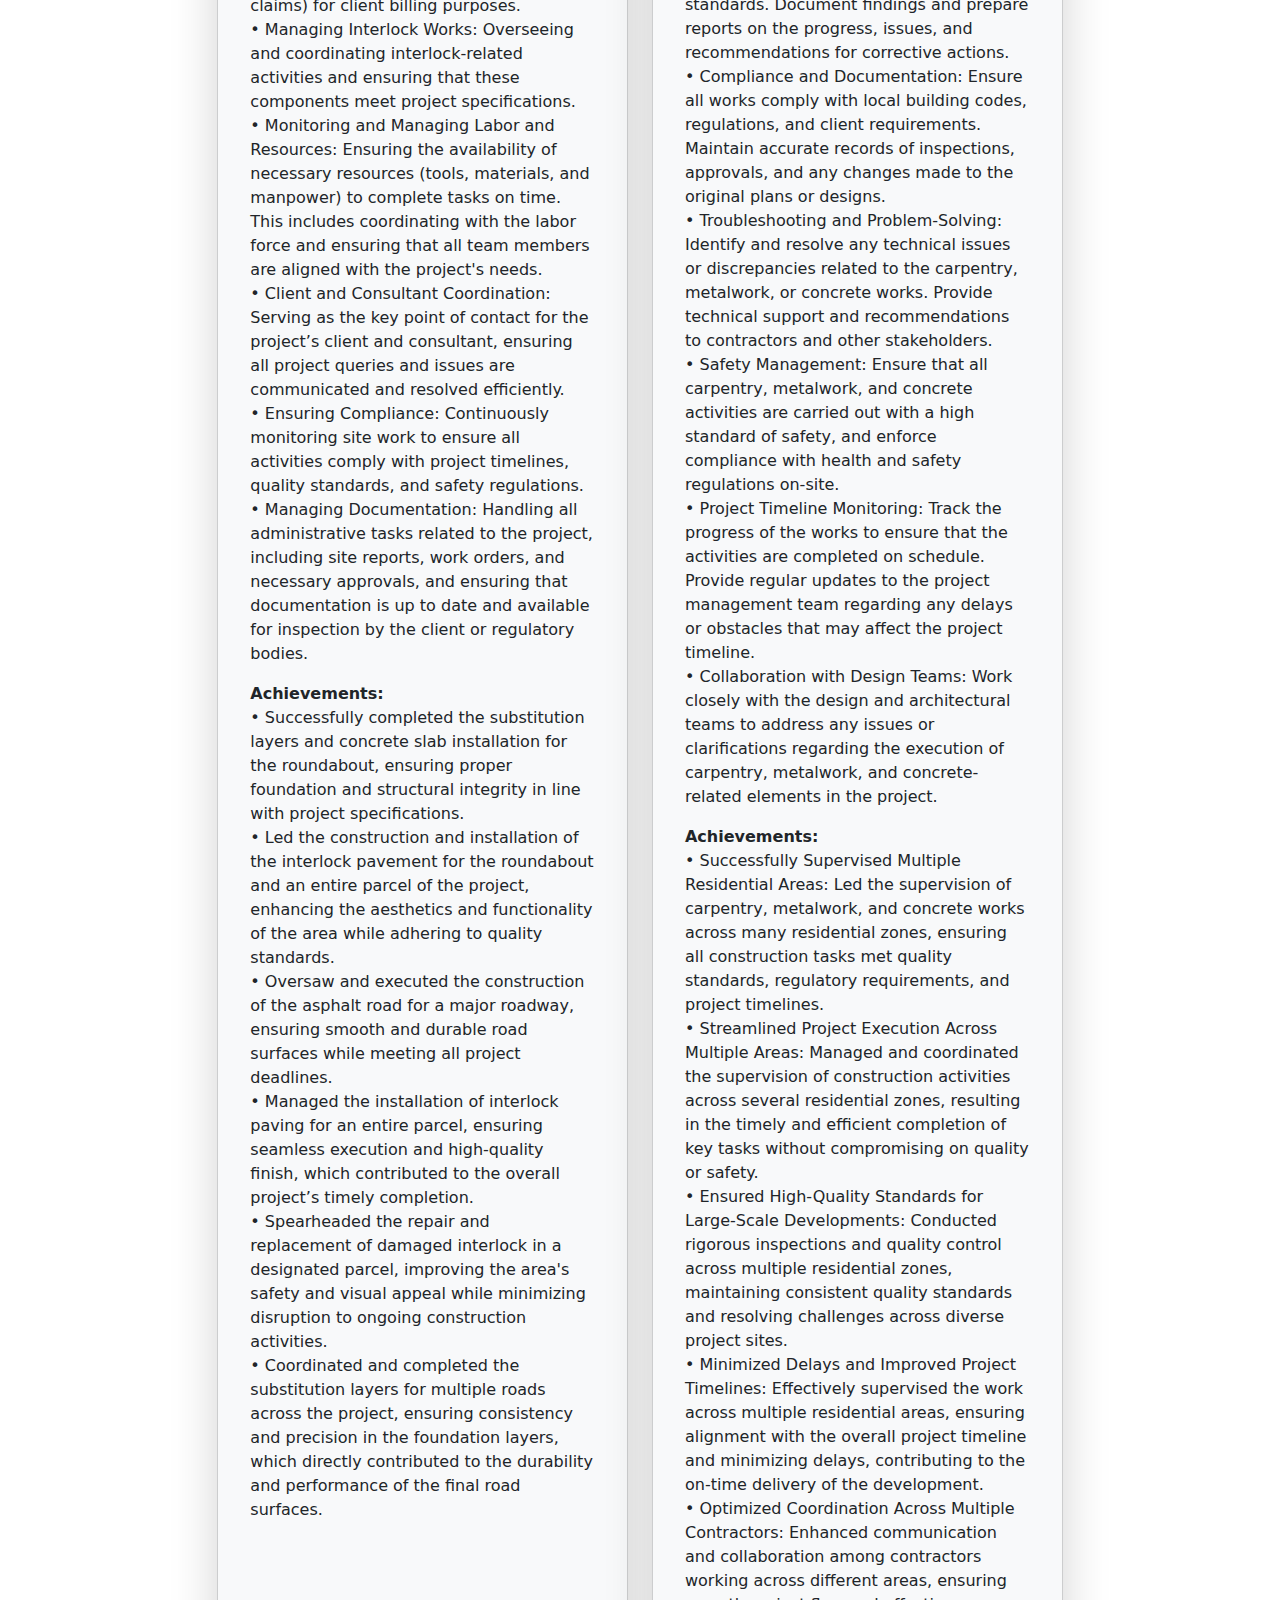
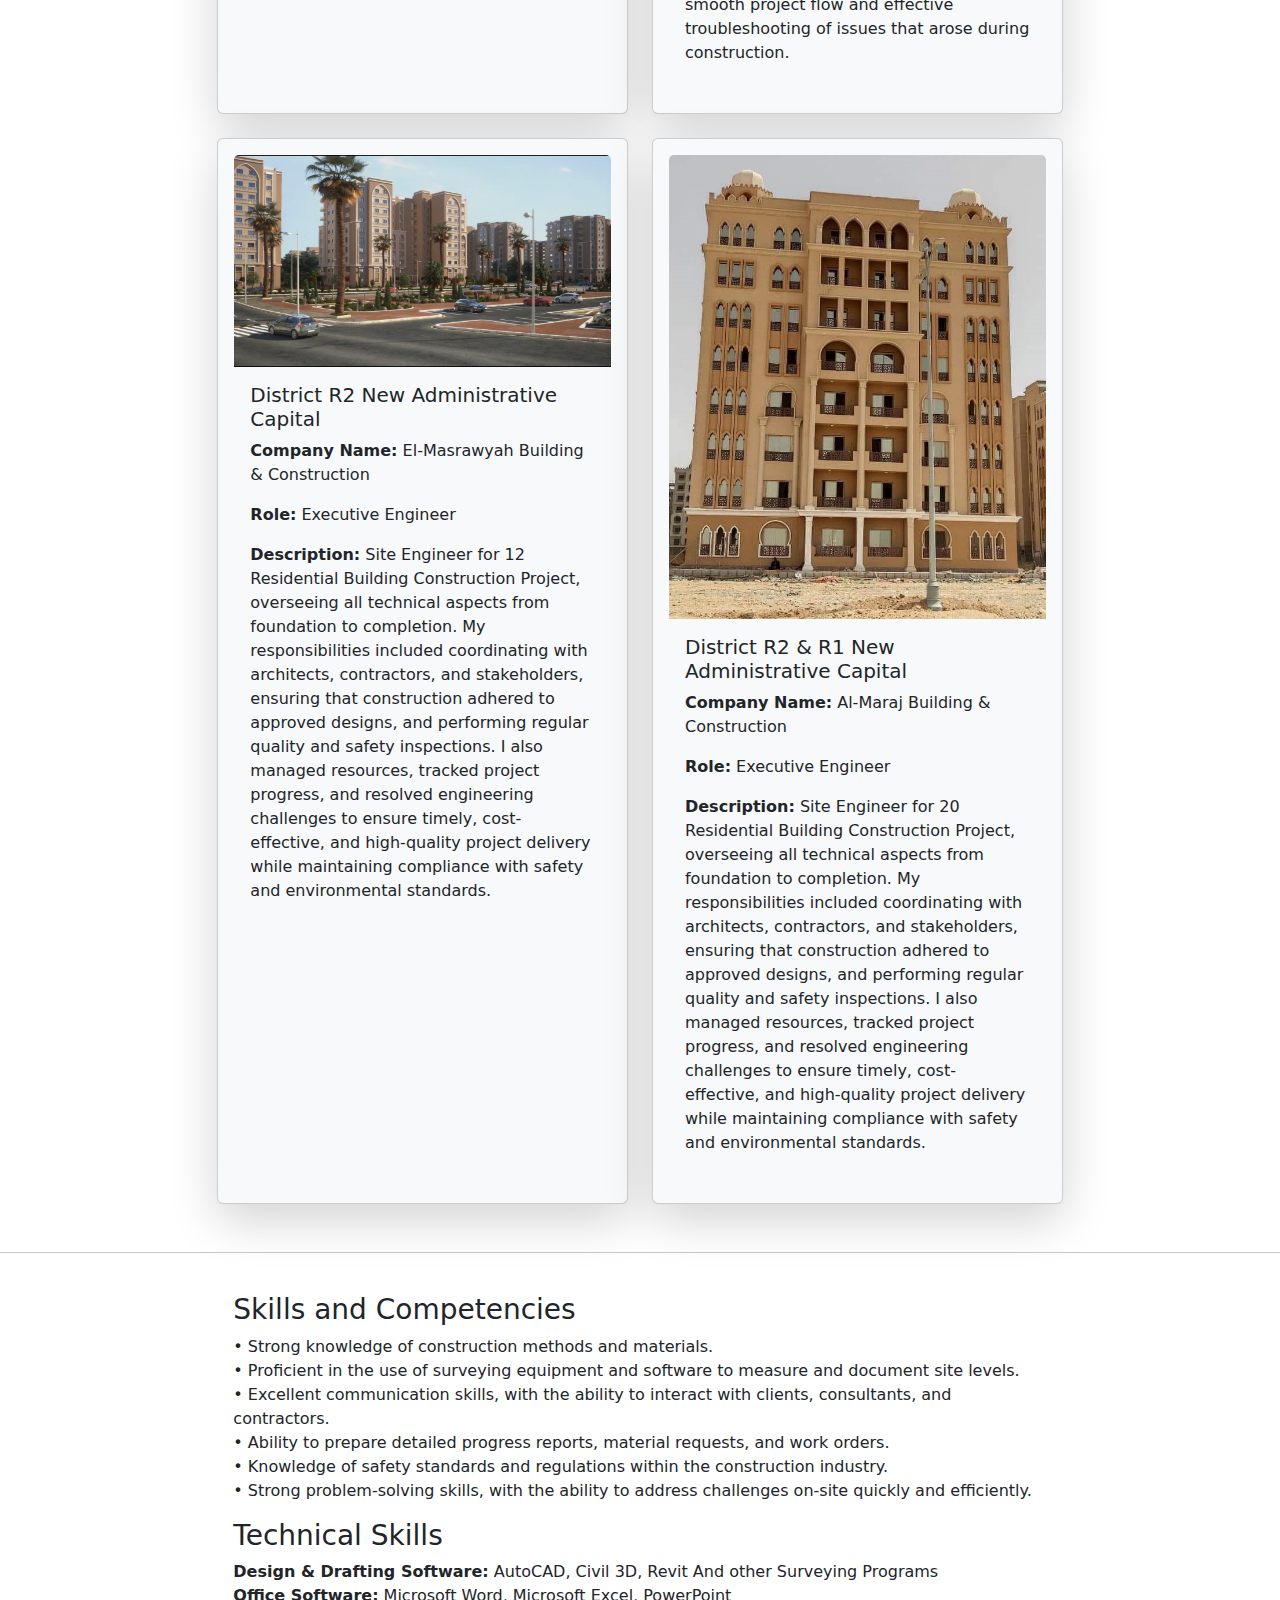
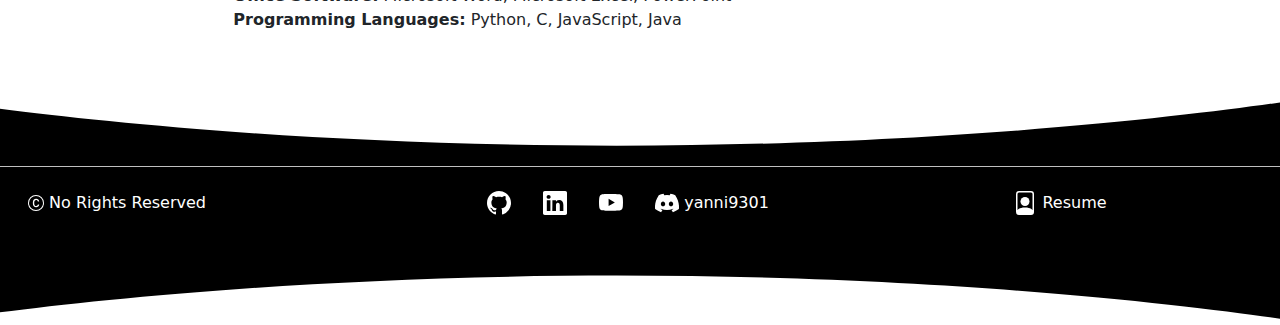
==== commit 3966a575: "Update index.html" ====
--- a/index.html
+++ b/index.html
@@ -75,7 +75,7 @@
       </div>
       <div class="col-md-4 order-md-2 order-1">
         <picture>
-          <img class="img-fluid" src="./image4.webp" alt="header image">
+          <img class="img-fluid" src="./images/header.png" alt="header image">
         </picture>
       </div>
     </div>
